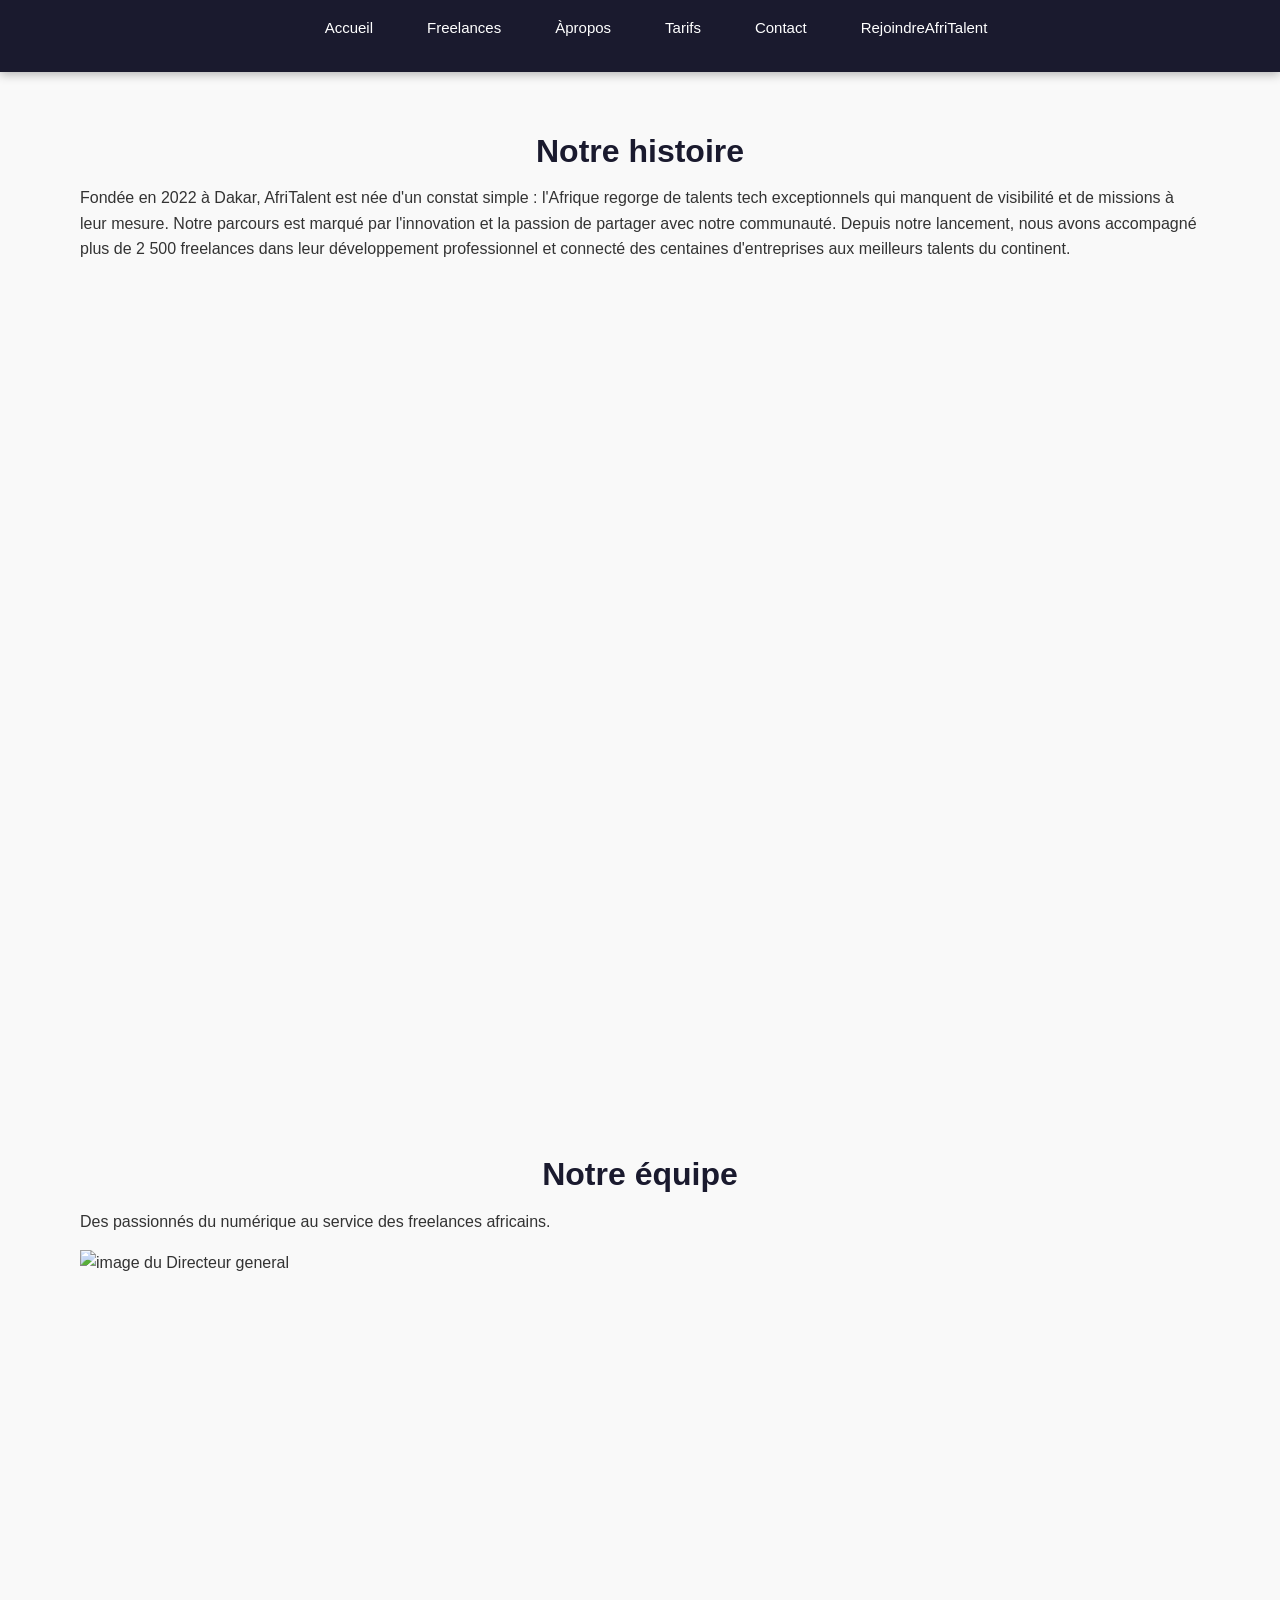
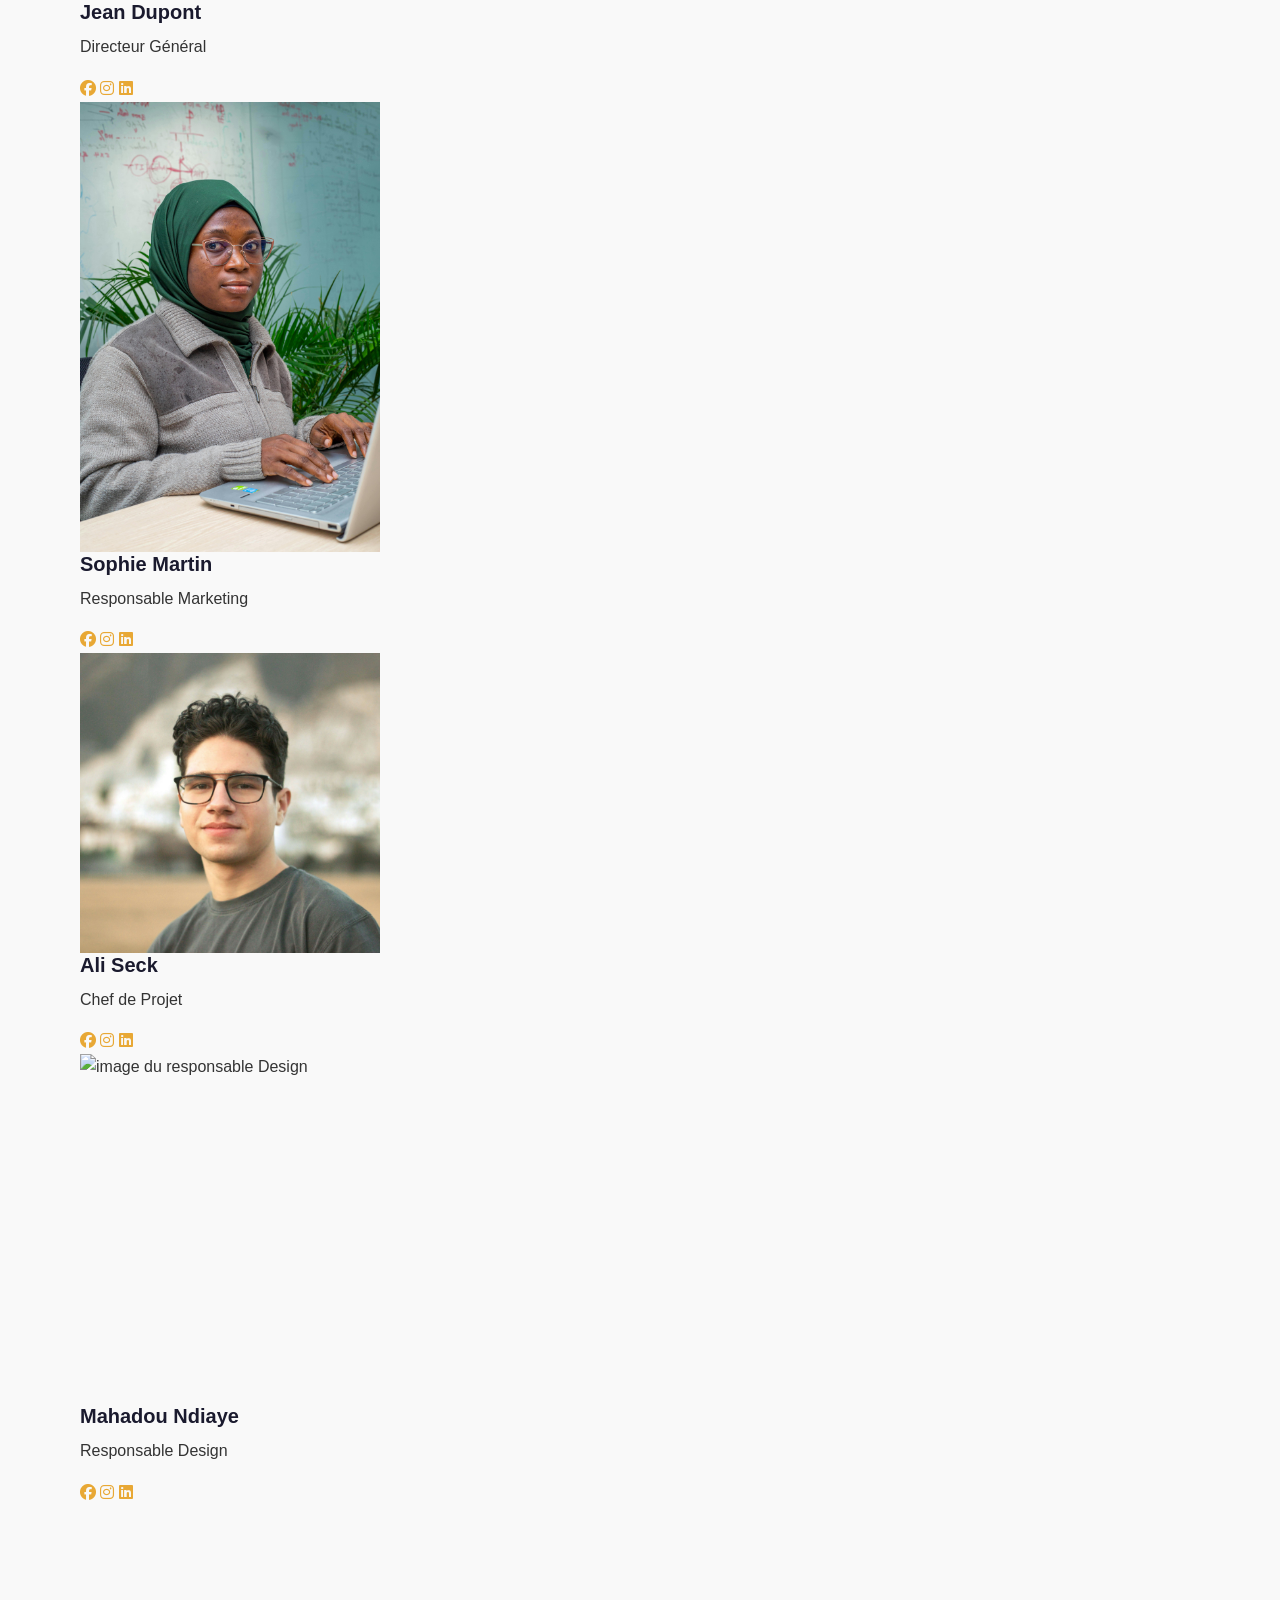
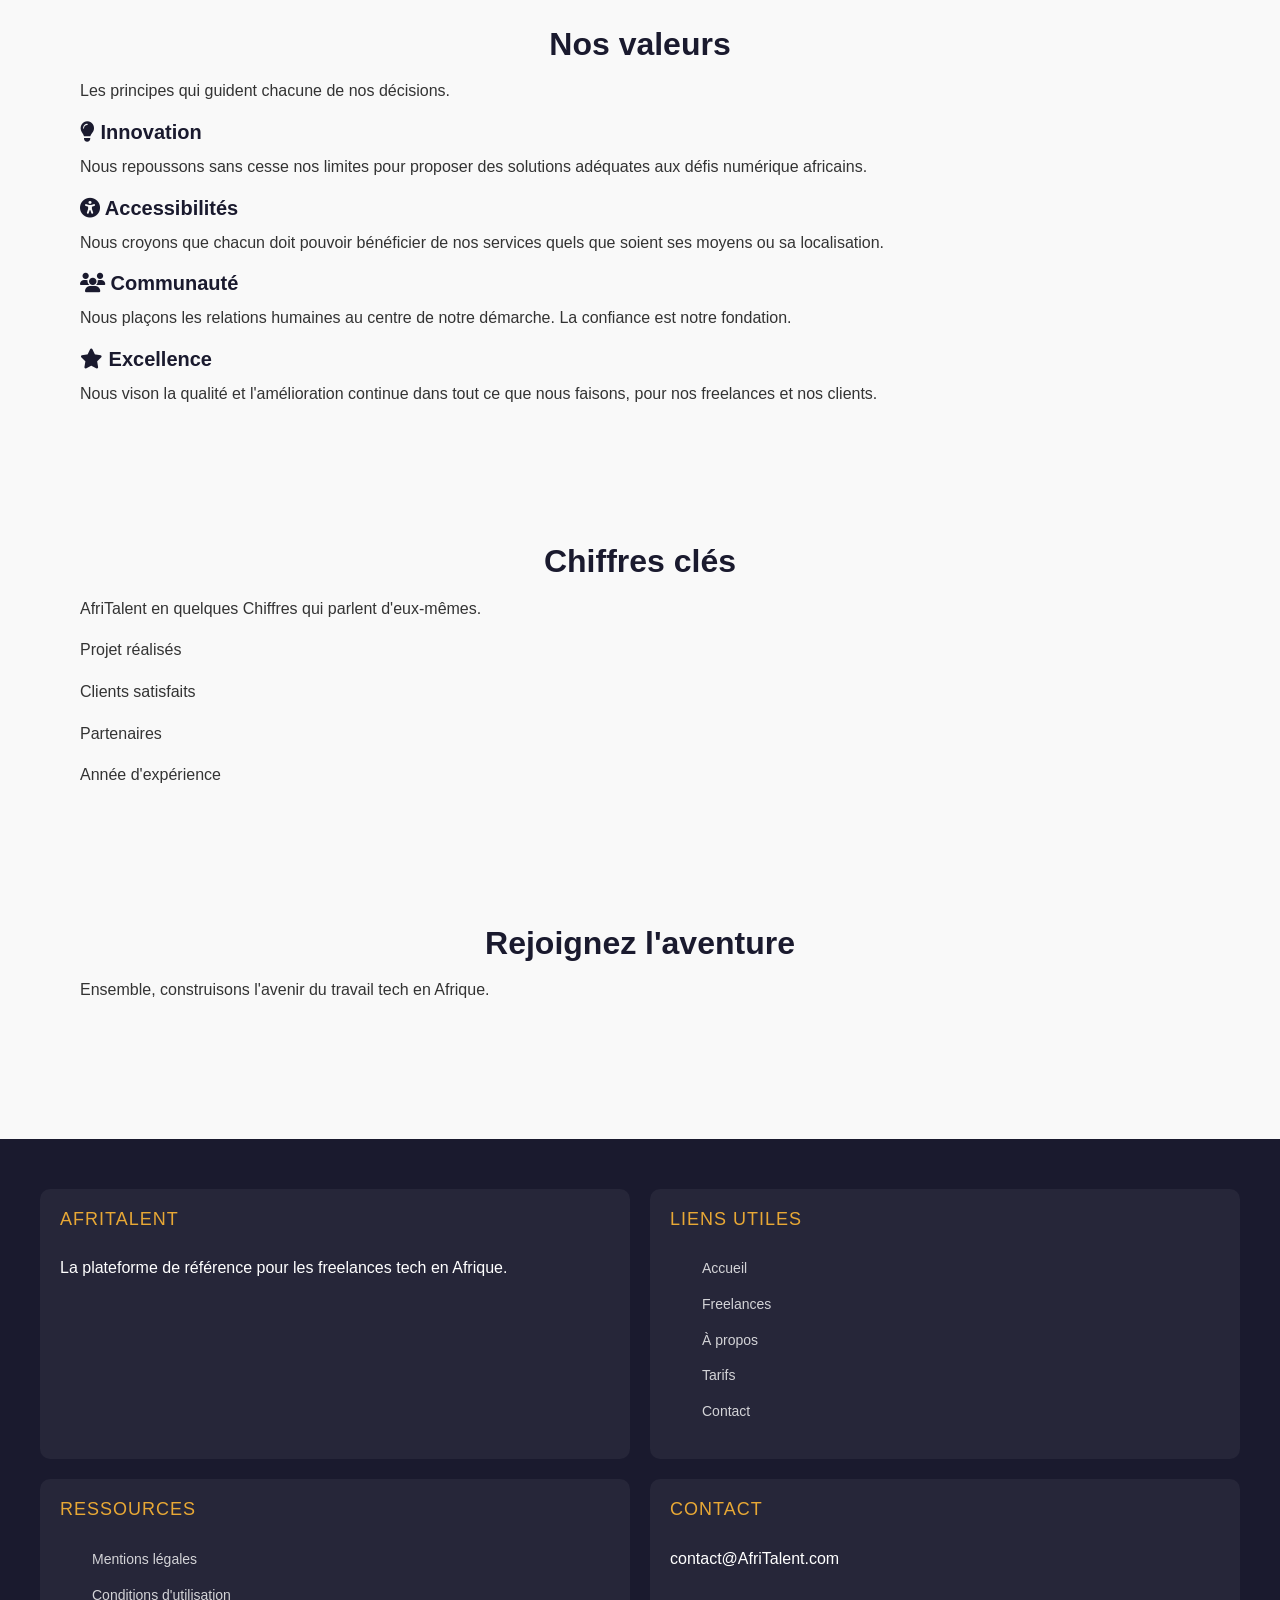
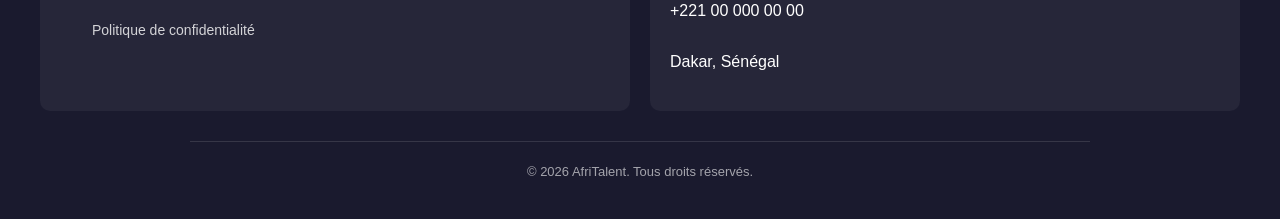
==== about.html @ 0154e4f5 "Init :création du dépôt, arborescence des fichiers et structure HTML de base" ====
<!DOCTYPE html>
<html lang="fr">
<head>
    <meta charset="UTF-8">
    <meta name="viewport" content="width=device-width, initial-scale=1.0"><link href="https://cdn.jsdelivr.net/npm/bootstrap@5.3.3/dist/css/bootstrap.min.css" rel="stylesheet">
    <script src="https://cdn.jsdelivr.net/npm/bootstrap@5.3.3/dist/js/bootstrap.bundle.min.js"></script>
    <link rel="stylesheet" href="https://cdnjs.cloudflare.com/ajax/libs/font-awesome/6.4.0/css/all.min.css">
    <link rel="stylesheet" href="css/style.css">
    <title>AfriTalent</title>
</head>
<body>
    
    <header> 
        <nav>
            <div>
                <ul>
                    <li><a href="index.html">Accueil</a></li>
                    <li><a href="feelances.html">Freelances</a></li>
                    <li><a href="about.html">Àpropos</a></li>
                    <li><a href="tarifs.html">Tarifs</a></li>
                    <li><a href="contact.html">Contact</a></li>
                    <li><a href="feelances.html">RejoindreAfriTalent</a></li>
                </ul>
            </div>
        </nav>
    </header>

    <main>
        <section>
        <h2>Notre histoire</h2>
            <p>
                Fondée en 2022 à Dakar, AfriTalent est née d'un constat simple : l'Afrique regorge de talents
                tech exceptionnels qui manquent de visibilité et de missions à leur mesure.
                Notre parcours est marqué par l'innovation et la passion de partager avec notre communauté.
                Depuis notre lancement, nous avons accompagné plus de 2 500 freelances dans leur développement
                professionnel et connecté des centaines d'entreprises aux meilleurs talents du continent.
            </p>
            <video autoplay muted loop playsinline src="images/notrehistoire.mp4" height="750"></video>
        </section>

    <section>
        <h2>Notre équipe</h2>
        <p>Des passionnés du numérique au service des freelances africains.</p>

            <div>
                <img src="images/JeanDupont.jpg" alt="image du Directeur general" height="350px" width="300px">
                <h3>Jean Dupont</h3>
                    <p>Directeur Général</p>
                <div>
                    <a href="#" aria-label="Facebook"><i class="fab fa-facebook"></i></a>
                    <a href="#" aria-label="Instagram"><i class="fab fa-instagram"></i></a>
                    <a href="#" aria-label="LinkedIn"><i class="fab fa-linkedin"></i></a>
                </div>
            </div>

            <div>
                <img src="images/SopieMartin.jpg" alt="image du responsable marketing" height="350px" width="300px">
                <h3>Sophie Martin</h3>
                    <p>Responsable Marketing</p>
                <div>
                    <a href="#" aria-label="Facebook"><i class="fab fa-facebook"></i></a>
                    <a href="#" aria-label="Instagram"><i class="fab fa-instagram"></i></a>
                    <a href="#" aria-label="LinkedIn"><i class="fab fa-linkedin"></i></a>
                </div>
            </div>

            <div>
                <img src="images/Aliseck.jpg" alt="image du chef de projet" height="350px" width="300px">
                <h3>Ali Seck</h3>
                    <p>Chef de Projet</p>
                <div>
                    <a href="#" aria-label="Facebook"><i class="fab fa-facebook"></i></a>
                    <a href="#" aria-label="Instagram"><i class="fab fa-instagram"></i></a>
                    <a href="#" aria-label="LinkedIn"><i class="fab fa-linkedin"></i></a>
                </div>   
            </div>

            <div>
                <img src="images/MahamadouNdiaye.jpg" alt="image du responsable Design" height="350px" width="300px">
                <h3>Mahadou Ndiaye</h3>
                    <p>Responsable Design</p>
                <div>
                    <a href="#" aria-label="Facebook"><i class="fab fa-facebook"></i></a>
                    <a href="#" aria-label="Instagram"><i class="fab fa-instagram"></i></a>
                    <a href="#" aria-label="LinkedIn"><i class="fab fa-linkedin"></i></a>
                </div>
            </div>
        </section>
   
        <section>
            <h2>Nos valeurs</h2>
            <p>Les principes qui guident chacune de nos décisions.</p>
            <div>
                <img src="" alt="">
                <h3><i class="fa-solid fa-lightbulb"></i> Innovation</h3>
                <p>Nous repoussons sans cesse nos limites pour proposer des solutions adéquates aux défis numérique africains.</p>
            </div>

            <div>
                <img src="" alt="">
                <h3><i class="fa-solid fa-universal-access"></i> Accessibilités</h3>
                <P>Nous croyons que chacun doit pouvoir bénéficier de nos services quels que soient ses moyens ou sa localisation.</P>
            </div>

            <div>
                <img src="" alt="">
                <h3><i class="fa-solid fa-users"></i> Communauté</h3>
                <p>Nous plaçons les relations humaines au centre de notre démarche. La confiance est notre fondation.</p>
            </div>

            <div>
                <img src="" alt="">
                <h3><i class="fa-solid fa-star"></i> Excellence</h3>
                <p>Nous vison la qualité et l'amélioration continue dans tout ce que nous faisons, pour nos freelances et nos clients.</p>
            </div>
        </section>

        <section>
            <h2>Chiffres clés</h2>
            <p>AfriTalent en quelques Chiffres qui parlent d'eux-mêmes.</p>
            <div>
                <div>
                    <p>Projet réalisés</p>
                </div>
                <div>
                    <p>Clients satisfaits</p>
                </div>
                <div>
                    <p>Partenaires</p>
                </div>
                <div>
                    <p>Année d'expérience</p>
                </div>
            </div>
        </section>

        <section>
            <div>
                <h2>Rejoignez l'aventure</h2>
                <p>Ensemble, construisons l'avenir du travail tech en Afrique.</p>
            </div>
        </section>
    </main>

    <footer>
        <div class="footer">
        <div>
            <h4>AfriTalent</h4>
            <p>La plateforme de référence pour les freelances tech en Afrique.</p>
        </div>

        <div>
            <h4>liens utiles</h4>
            <ul>
                <li><a href="index.html">Accueil</a></li>
                <li><a href="feelances.html">Freelances</a></li>
                <li><a href="about.html">À propos</a></li>
                <li><a href="tarifs.html">Tarifs</a></li>
                <li><a href="contact.html">Contact</a></li>
            </ul>
        </div>

        <div>
            <h4>Ressources</h4>
            <ul>
                <li><a href="#">Mentions légales</a></li>
                <li><a href="#">Conditions d'utilisation</a></li>
                <li><a href="#">Politique de confidentialité</a></li>
            </ul>
        </div>

        <div>
            <h4>Contact</h4>
            <p>contact@AfriTalent.com</p>
            <p>+221 00 000 00 00</p>
            <p>Dakar, Sénégal</p>
        </div>

        </div>
        <p>&copy; 2026 AfriTalent. Tous droits réservés.</p>

    </footer>

</body>
</html>
---- css/style.css ----
:root{
    --couleur-principale: #E8A835;
    --couleur-secondaire: #1A1A2E;
    --couleur-texte: #333333;
    --couleur-fond: #F9F9F9;
    --couleur-blanc: #FFFFFF;
    --police-principale: 'Sergo UI', Arial, sans-serif;
}

*{
    margin: 0;
    padding: 0;
    box-sizing: border-box;
}

body{
    font-family: var(--police-principale);
    background-color: var(--couleur-fond);
    color: var(--couleur-texte);
    line-height: 1.6;
    font-size: 16px;
}

header{
    background-color: var(--couleur-secondaire);
    padding: 15px 40px;
    position: sticky;
    top: 0;
    z-index: 100;
    box-shadow: 0 2px 10px rgba(0,0,0,0.3);
}

nav{
    display: flex;
    justify-content: center;
    align-items: center;
}

nav ul{
    list-style: none;
    display: flex;
    gap: 30px;
}

nav ul li a {
    color: var(--couleur-blanc);
    text-decoration: none;
    font-size: 15px;
    font-weight: 500;
    padding: 8px 12px;
    border-radius: 12px;
    transition: background-color 0.3s ease ;
}

nav ul li a:hover {
    background-color: var(--couleur-principale);
    color: var(--couleur-secondaire);
}

footer{
    background-color: var(--couleur-secondaire);
    color: var(--couleur-blanc);
    padding: 50px 40px 20px 40px;
    margin-top: 60px;
}

footer > div {
    display: flex;
    gap: 10px;
    flex-direction: column;
}

footer h4 {
    color:  var(--couleur-principale);
    font-size: 18px;
    margin-bottom: 15px;
    text-transform: uppercase;
    letter-spacing: 1px;
}

footer ul {
    list-style: none;
    display: flex;
    flex-direction: column;
    gap: 10px;
}

footer ul li a {
    color: var(--couleur-blanc);
    text-decoration: none;
    font-size: 14px;
    opacity: 0.8;
    transition: opacity 0.3s ease;
}

footer ul li a:hover{
    opacity: 1;
    color: var(--couleur-principale);
}

footer > p {
    text-align: center;
    font-size: 13px;
    opacity: 0.6;
    padding-top: 20px;
    margin-top: 30px;
    border-top: 1px solid rgba(255, 255, 255, 0.2);
    max-width: 900px;
    margin-left: auto;
    margin-right: auto;
}

.footer {
    display: grid;
    grid-template-columns: repeat(2, 1fr);
    justify-content: center;
    gap: 20px;
    margin-left: auto;
    margin-right: auto;
}

.footer > div {
    background-color: rgba(255, 255, 255, 0.05);
    border: rgba(255, 255, 255, 0.15);
    display: flex;
    flex-direction: column;
    gap:  10px;
    border-radius: 10px;
    padding: 20px;
}

h1 {
    font-size: 42px;
    font-weight: 700;
    color: var(--couleur-secondaire);
    margin-bottom: 20px;
    line-height: 1.2px;
}

h2 {
    font-size: 32px;
    font-weight: 700;
    color: var(--couleur-secondaire);
    margin-bottom: 15px;
    text-align: center;
}

h3 {
    font-size: 20px;
    font-weight: 600;
    color: var(--couleur-secondaire);
    margin-bottom: 10px;
}

section {
    padding: 60px 40px;
    max-width: 1200px;
    margin-left: auto;
    margin-right: auto;
}

a {
    text-decoration: none;
    color: var(--couleur-principale);
    transition: opacity 0.3s ease;
}

a:hover {
    opacity: 0.8;
}

button {
    cursor: pointer;
    border: none;
    padding: 10px 20px;
    border-radius: 6px;
    font-size: 15px;
    font-weight: 600;
    background-color: var(--couleur-principale);
    color: var(--couleur-secondaire);
    transition: opacity 0.3s ease;
} 

button:hover {
    opacity: 0.85;
} 

img {
    max-width: 100%;
    height: auto;
    display: block;
}  */

/* p {
    font-size: 16px;
    line-height: 1.7;
    color: var(--couleur-texte);
    margin-top: 15px;
} */

.text-center {
    text-align: center;
}

.text-gold {
    color: var(--couleur-principale);
}

.mt-20 {
    margin-top: 20px;
}

.mb-20 {
    margin-bottom: 20px;
}

::selection {
    background-color: var(--couleur-principale);
    color: var(--couleur-secondaire);
}
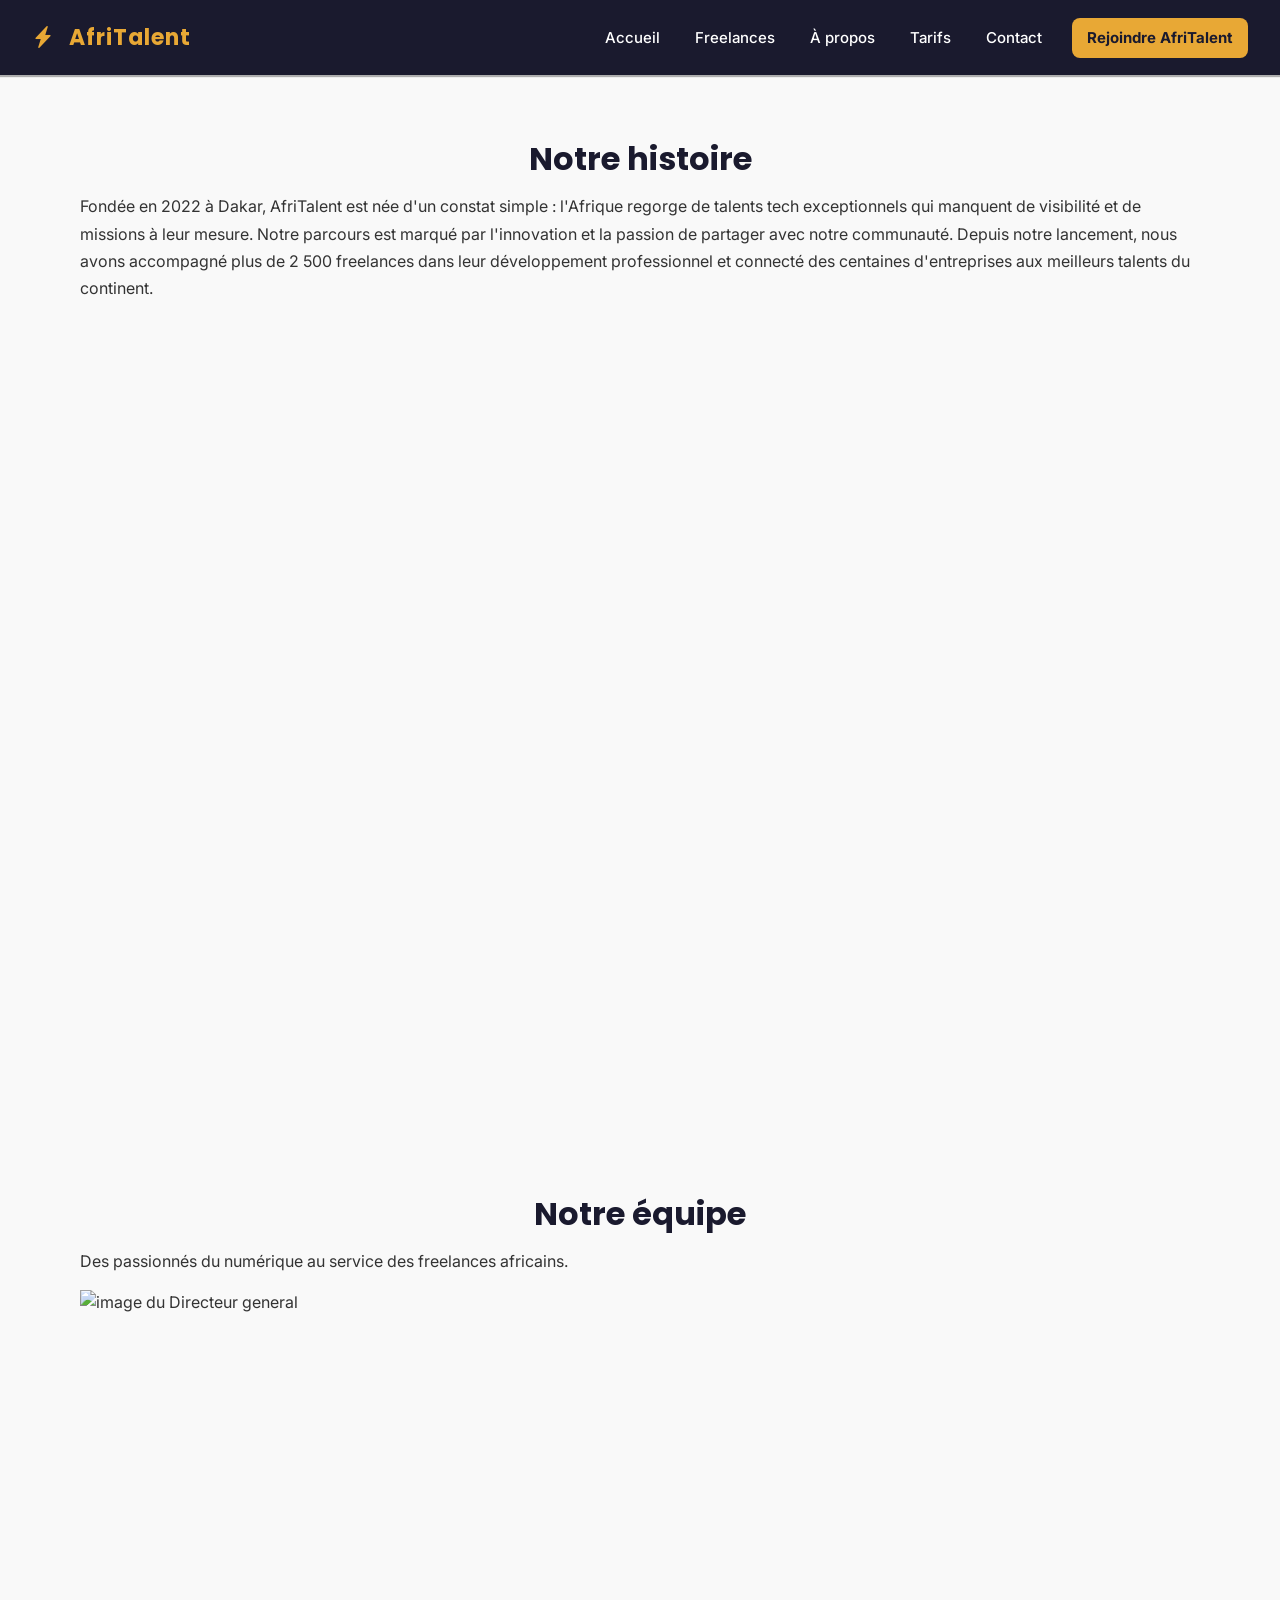
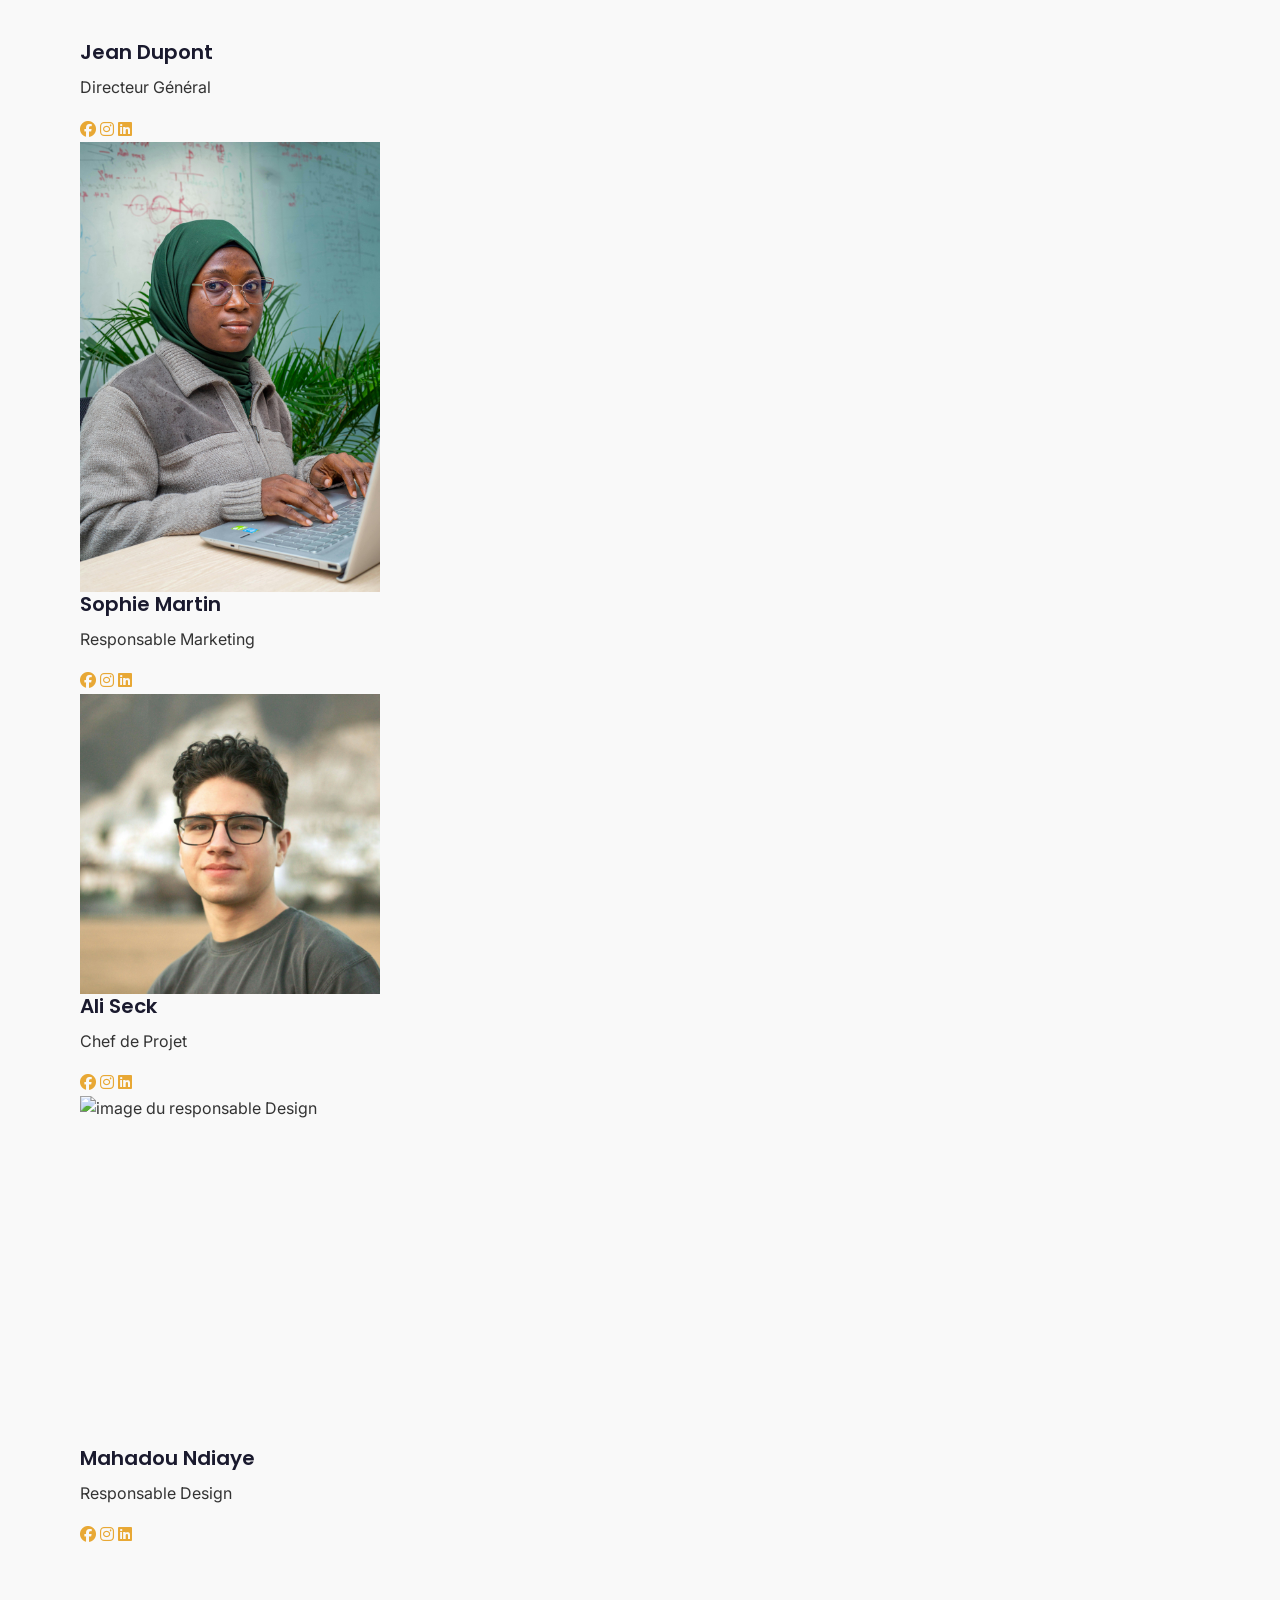
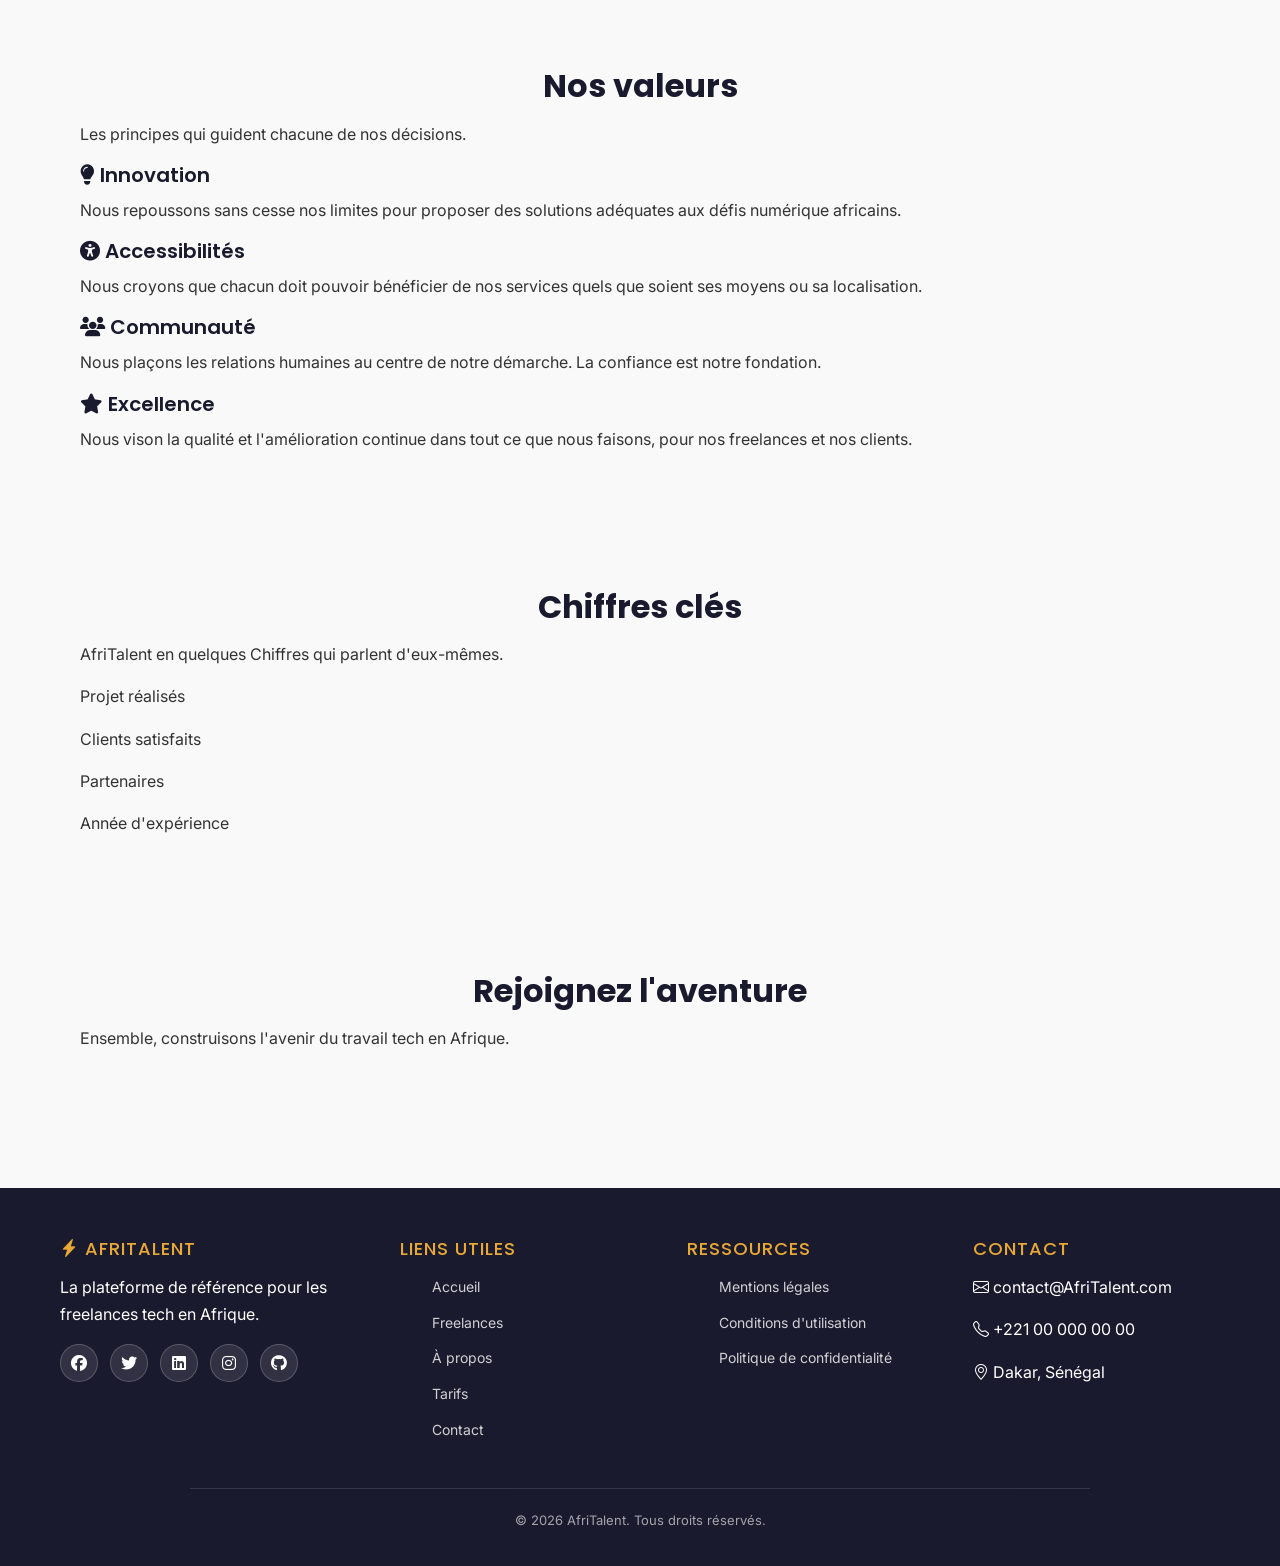
==== commit 376fe9d3: "HTML : structure complete des 5 pages avec sections et contenu texte" ====
--- a/about.html
+++ b/about.html
@@ -2,25 +2,44 @@
 <html lang="fr">
 <head>
     <meta charset="UTF-8">
-    <meta name="viewport" content="width=device-width, initial-scale=1.0"><link href="https://cdn.jsdelivr.net/npm/bootstrap@5.3.3/dist/css/bootstrap.min.css" rel="stylesheet">
-    <script src="https://cdn.jsdelivr.net/npm/bootstrap@5.3.3/dist/js/bootstrap.bundle.min.js"></script>
-    <link rel="stylesheet" href="https://cdnjs.cloudflare.com/ajax/libs/font-awesome/6.4.0/css/all.min.css">
+    <meta name="viewport" content="width=device-width, initial-scale=1.0">
+    <link href="https://cdn.jsdelivr.net/npm/bootstrap@5.3.3/dist/css/bootstrap.min.css" rel="stylesheet">
+    <link rel="stylesheet" href="https://cdn.jsdelivr.net/npm/bootstrap-icons/font/bootstrap-icons.css">
+    <link rel="stylesheet" href="https://cdnjs.cloudflare.com/ajax/libs/font-awesome/6.5.1/css/all.min.css">
+    <link rel="preconnect" href="https://fonts.googleapis.com">
+    <link rel="preconnect" href="https://fonts.gstatic.com" crossorigin>
+    <link href="https://fonts.googleapis.com/css2?family=Poppins:wght@400;600;700&family=Inter:wght@400;500;600&display=swap" rel="stylesheet">
     <link rel="stylesheet" href="css/style.css">
+    <script src="https://cdn.jsdelivr.net/npm/bootstrap@5.3.3/dist/js/bootstrap.bundle.min.js" defer></script>
     <title>AfriTalent</title>
 </head>
 <body>
     
-    <header> 
-        <nav>
-            <div>
-                <ul>
-                    <li><a href="index.html">Accueil</a></li>
-                    <li><a href="feelances.html">Freelances</a></li>
-                    <li><a href="about.html">Àpropos</a></li>
-                    <li><a href="tarifs.html">Tarifs</a></li>
-                    <li><a href="contact.html">Contact</a></li>
-                    <li><a href="feelances.html">RejoindreAfriTalent</a></li>
-                </ul>
+    <header class="content">
+        <nav class="navbar navbar-expand-md fixed-top" id="mainNavbar">
+            <div class="container-fluid">
+                <a class="navbar-brand" href="index.html">
+                    <i class="bi bi-lightning-charge-fill"></i>
+                    AfriTalent
+                </a>
+
+                <button class="navbar-toggler" type="button" data-bs-toggle="collapse" data-bs-target="#navbarNav">
+                    <span class="navbar-toggler-icon"></span>
+                </button>
+
+                <div class="collapse navbar-collapse" id="navbarNav">
+                    <ul class="navbar-nav ms-auto">
+                        <li class="nav-item"><a class="nav-link" href="index.html">Accueil</a></li>
+                        <li class="nav-item"><a class="nav-link" href="feelances.html">Freelances</a></li>
+                        <li class="nav-item"><a class="nav-link" href="about.html">À propos</a></li>
+                        <li class="nav-item"><a class="nav-link" href="tarifs.html">Tarifs</a></li>
+                        <li class="nav-item"><a class="nav-link" href="contact.html">Contact</a></li>
+                        <li class="nav-item">
+                            <a class="nav-link btn-rejoindre" href="feelances.html">Rejoindre AfriTalent</a>
+                        </li>
+                    </ul>
+
+                </div>
             </div>
         </nav>
     </header>
@@ -143,42 +162,48 @@
     </main>
 
     <footer>
-        <div class="footer">
-        <div>
-            <h4>AfriTalent</h4>
-            <p>La plateforme de référence pour les freelances tech en Afrique.</p>
+        <div class="footer-colonnes">
+            <div>
+                <h4><i class="bi bi-lightning-charge-fill"></i> AfriTalent</h4>
+                <p>La plateforme de référence pour les freelances tech en Afrique.</p>
+                <div class="footer-reseaux">
+                    <a href="#" aria-label="Facebook"><i class="fab fa-facebook"></i></a>
+                    <a href="#" aria-label="Twitter"><i class="fab fa-twitter"></i></a>
+                    <a href="#" aria-label="LinkedIn"><i class="fab fa-linkedin"></i></a>
+                    <a href="#" aria-label="Instagram"><i class="fab fa-instagram"></i></a>
+                    <a href="#" aria-label="GitHub"><i class="fab fa-github"></i></a>
+                </div>
+            </div>
+
+            <div>
+                <h4>liens utiles</h4>
+                <ul>
+                    <li><a href="index.html">Accueil</a></li>
+                    <li><a href="feelances.html">Freelances</a></li>
+                    <li><a href="about.html">À propos</a></li>
+                    <li><a href="tarifs.html">Tarifs</a></li>
+                    <li><a href="contact.html">Contact</a></li>
+                </ul>
+            </div>
+
+            <div>
+                <h4>Ressources</h4>
+                <ul>
+                    <li><a href="#">Mentions légales</a></li>
+                    <li><a href="#">Conditions d'utilisation</a></li>
+                    <li><a href="#">Politique de confidentialité</a></li>
+                </ul>
+            </div>
+
+            <div>
+                <h4>Contact</h4>
+                <p><i class="bi bi-envelope"></i> contact@AfriTalent.com</p>
+                <p><i class="bi bi-telephone"></i> +221 00 000 00 00</p>
+                <p><i class="bi bi-geo-alt"></i> Dakar, Sénégal</p>
+            </div>
         </div>
 
-        <div>
-            <h4>liens utiles</h4>
-            <ul>
-                <li><a href="index.html">Accueil</a></li>
-                <li><a href="feelances.html">Freelances</a></li>
-                <li><a href="about.html">À propos</a></li>
-                <li><a href="tarifs.html">Tarifs</a></li>
-                <li><a href="contact.html">Contact</a></li>
-            </ul>
-        </div>
-
-        <div>
-            <h4>Ressources</h4>
-            <ul>
-                <li><a href="#">Mentions légales</a></li>
-                <li><a href="#">Conditions d'utilisation</a></li>
-                <li><a href="#">Politique de confidentialité</a></li>
-            </ul>
-        </div>
-
-        <div>
-            <h4>Contact</h4>
-            <p>contact@AfriTalent.com</p>
-            <p>+221 00 000 00 00</p>
-            <p>Dakar, Sénégal</p>
-        </div>
-
-        </div>
         <p>&copy; 2026 AfriTalent. Tous droits réservés.</p>
-
     </footer>
 
 </body>
--- a/css/style.css
+++ b/css/style.css
@@ -4,7 +4,8 @@
     --couleur-texte: #333333;
     --couleur-fond: #F9F9F9;
     --couleur-blanc: #FFFFFF;
-    --police-principale: 'Sergo UI', Arial, sans-serif;
+    --police-titre: 'poppins', sans-serif;
+    --police-corps: 'Inter', sans-serif
 }
 
 *{
@@ -13,48 +14,116 @@
     box-sizing: border-box;
 }
 
+main {
+    padding-top: 80px;
+}
+
 body{
-    font-family: var(--police-principale);
+    font-family: var(--police-corps);
     background-color: var(--couleur-fond);
     color: var(--couleur-texte);
     line-height: 1.6;
     font-size: 16px;
-}
-
-header{
+    padding-top: 0;
+}
+
+h1, h2, h3, h4 {
+    font-family: var(--police-titre);
+}
+
+#mainNavbar .navbar-collapse {
+    display: flex !important;
+    flex-direction: row !important;
+}
+
+#mainNavbar .navbar-nav {
+    flex-direction: row !important;
+    align-items: center;
+    gap: 5px;
+    list-style: none;
+}
+
+#mainNavbar {
     background-color: var(--couleur-secondaire);
-    padding: 15px 40px;
-    position: sticky;
-    top: 0;
-    z-index: 100;
-    box-shadow: 0 2px 10px rgba(0,0,0,0.3);
-}
-
-nav{
-    display: flex;
-    justify-content: center;
-    align-items: center;
-}
-
-nav ul{
-    list-style: none;
-    display: flex;
-    gap: 30px;
-}
-
-nav ul li a {
+    padding: 15px 20px;
+    box-shadow: 0 2px 1px rgba(0, 0, 0, 0.3);
+    transition: all 0.3s ease;
+}
+
+#mainNavbar .navbar-brand {
+    color: var(--couleur-principale);
+    font-family: var(--police-titre);
+    font-size: 22px;
+    font-weight: 700;
+    letter-spacing: 1px;
+}
+
+#mainNavbar .navbar-brand i {
+    margin-right: 8px;
+}
+
+#mainNavbar .nav-link {
     color: var(--couleur-blanc);
-    text-decoration: none;
+    font-family: var(--police-corps);
     font-size: 15px;
     font-weight: 500;
-    padding: 8px 12px;
-    border-radius: 12px;
-    transition: background-color 0.3s ease ;
-}
-
-nav ul li a:hover {
+    padding: 8px 15px;
+    border-radius: 6px;
+    transition: all 0.3s ease;
+    position: relative;
+}
+
+#mainNavbar .nav-link::after {
+    content: '';
+    position: absolute;
+    bottom: 0;
+    left: 50%;
+    width: 0;
+    height: 2px;
     background-color: var(--couleur-principale);
-    color: var(--couleur-secondaire);
+    transition: all 0.3s ease;
+    transform: translateX(-50%);
+}
+
+
+#mainNavbar .nav-link:hover::after {
+    width: 70%;
+}
+
+
+#mainNavbar .nav-link:hover {
+    color: var(--couleur-principale);
+    background-color: rgba(255, 255, 255, 0.05);
+}
+
+#mainNavbar .navbar-toggler {
+    border-color: var(--couleur-principale);
+}
+
+#mainNavbar .navbar-toggler-icon {
+    filter: invert(1);
+}
+
+.btn-rejoindre {
+    background-color: var(--couleur-principale) !important;
+    color: var(--couleur-secondaire) !important;
+    font-weight: 700 !important;
+    border-radius: 8px !important;
+    margin-left: 10px !important;
+}
+
+.btn-rejoindre:hover {
+    opacity: 0.85 !important;
+    transform: translateY(-2px);
+}
+
+.btn-rejoindre::after {
+    display: none !important;
+}
+
+#mainNavbar.scrolled {
+    padding: 8px 20px;
+    box-shadow: 0 4px 20px rgba(255, 255, 255, 0.5);
 }
 
 footer{
@@ -64,10 +133,25 @@
     margin-top: 60px;
 }
 
-footer > div {
+.footer-colonnes {
     display: flex;
-    gap: 10px;
-    flex-direction: column;
+    justify-content: space-between;
+    align-items: flex-start;
+    gap: 40px;
+    max-width: 1200px;
+    margin-left: auto;
+    margin-right: auto;
+    margin-bottom: 30px;
+    padding: 0 20px;
+}
+
+.footer-colonnes > div:first-child {
+    flex: 2;
+    max-width: 300px;
+}
+
+.footer-colonnes > div:not(:first-child) {
+    flex: 1;
 }
 
 footer h4 {
@@ -110,23 +194,30 @@
     margin-right: auto;
 }
 
-.footer {
-    display: grid;
-    grid-template-columns: repeat(2, 1fr);
+.footer-reseaux {
+    display: flex;
+    gap: 12px;
+    margin-top: 15px;
+}
+
+.footer-reseaux a {
+    width: 38px;
+    height: 38px;
+    border-radius: 50%;
+    background-color: rgba(255, 255, 255, 0.1);
+    border: 1px solid rgba(255, 255, 255, 0.2);
+    display: flex;
+    align-items: center;
     justify-content: center;
-    gap: 20px;
-    margin-left: auto;
-    margin-right: auto;
-}
-
-.footer > div {
-    background-color: rgba(255, 255, 255, 0.05);
-    border: rgba(255, 255, 255, 0.15);
-    display: flex;
-    flex-direction: column;
-    gap:  10px;
-    border-radius: 10px;
-    padding: 20px;
+    color: var(--couleur-blanc) !important;
+    font-size: 16px;
+    transition: background-color 0.3s ease, transform 0.3s ease;
+}
+
+.footer-reseaux a:hover {
+    background-color: var(--couleur-principale);
+    color: var(--couleur-secondaire);
+    transform: translateY(-3px);
 }
 
 h1 {
@@ -134,7 +225,7 @@
     font-weight: 700;
     color: var(--couleur-secondaire);
     margin-bottom: 20px;
-    line-height: 1.2px;
+    line-height: 1.2;
 }
 
 h2 {
@@ -150,6 +241,13 @@
     font-weight: 600;
     color: var(--couleur-secondaire);
     margin-bottom: 10px;
+}
+
+p {
+    font-size: 16px;
+    line-height: 1.7;
+    /* color: var(--couleur-texte); */
+    margin-bottom: 15px;
 }
 
 section {
@@ -189,14 +287,7 @@
     max-width: 100%;
     height: auto;
     display: block;
-}  */
-
-/* p {
-    font-size: 16px;
-    line-height: 1.7;
-    color: var(--couleur-texte);
-    margin-top: 15px;
-} */
+}
 
 .text-center {
     text-align: center;
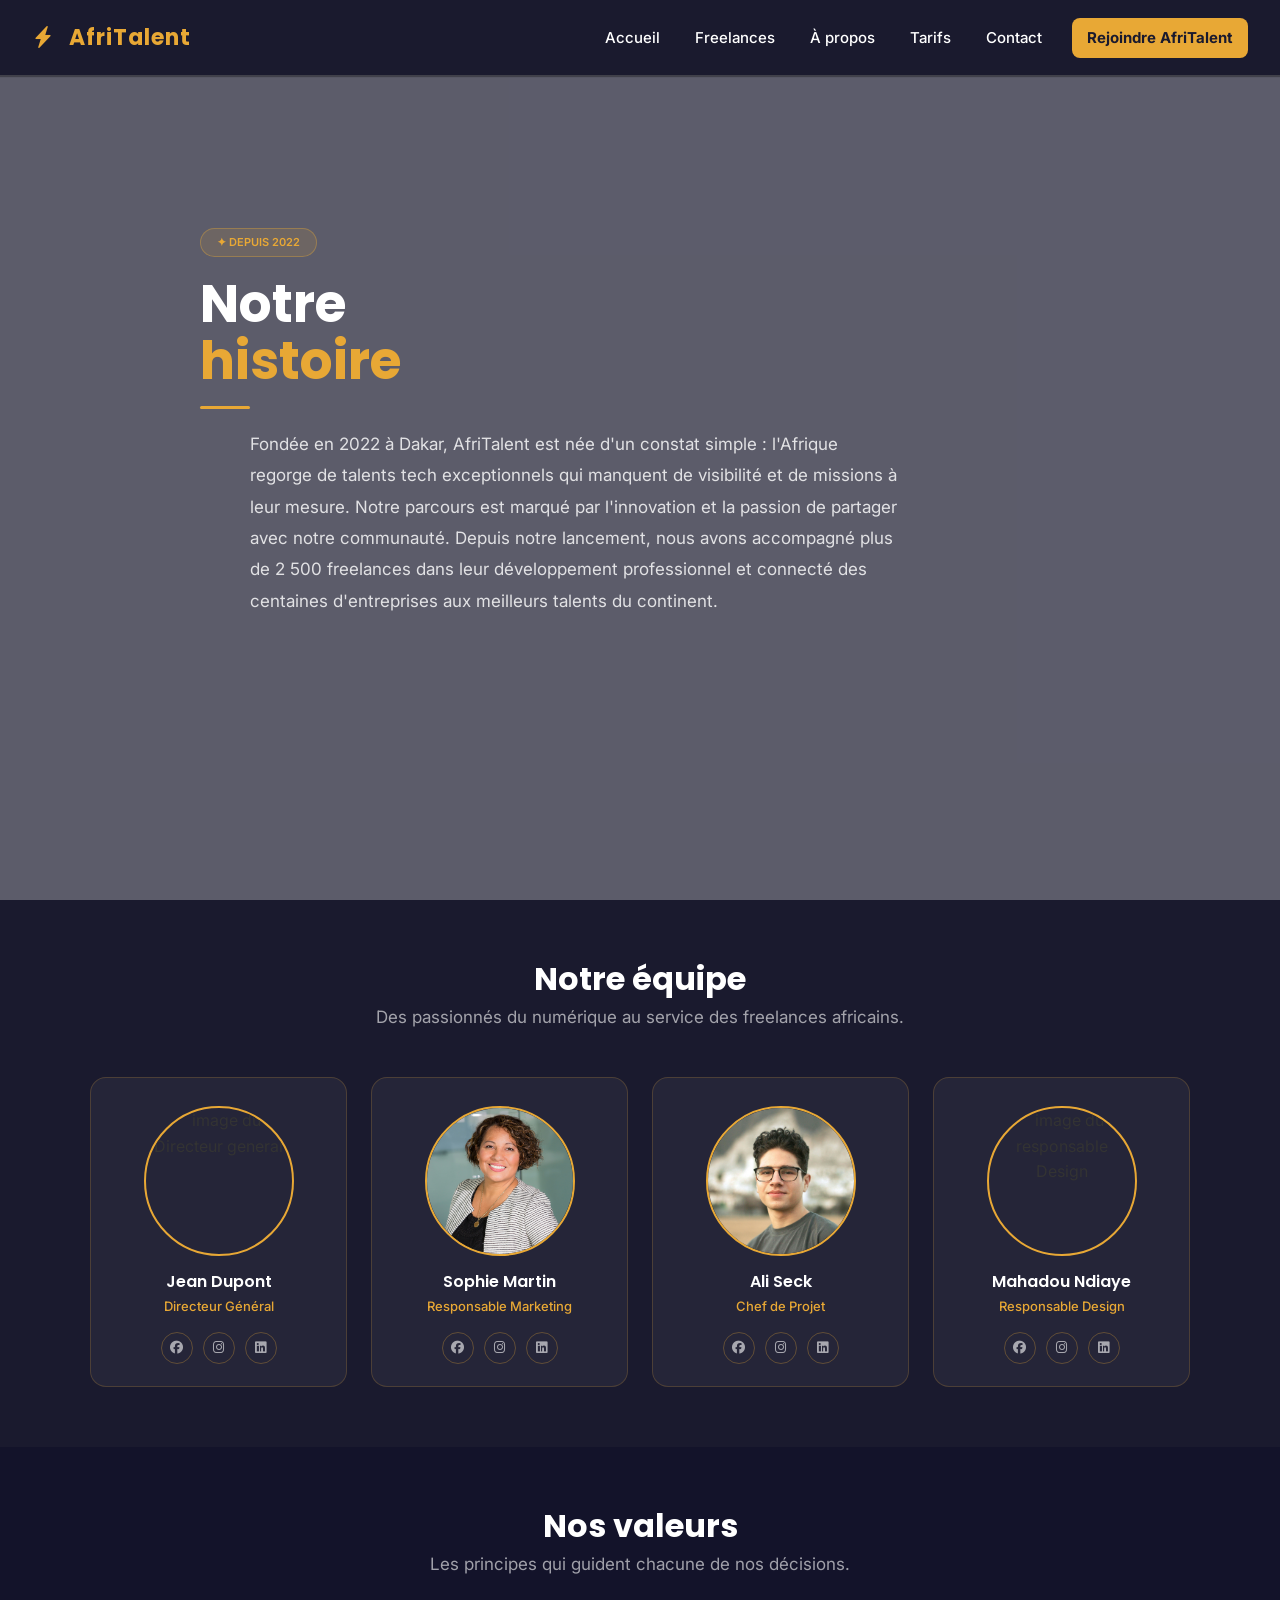
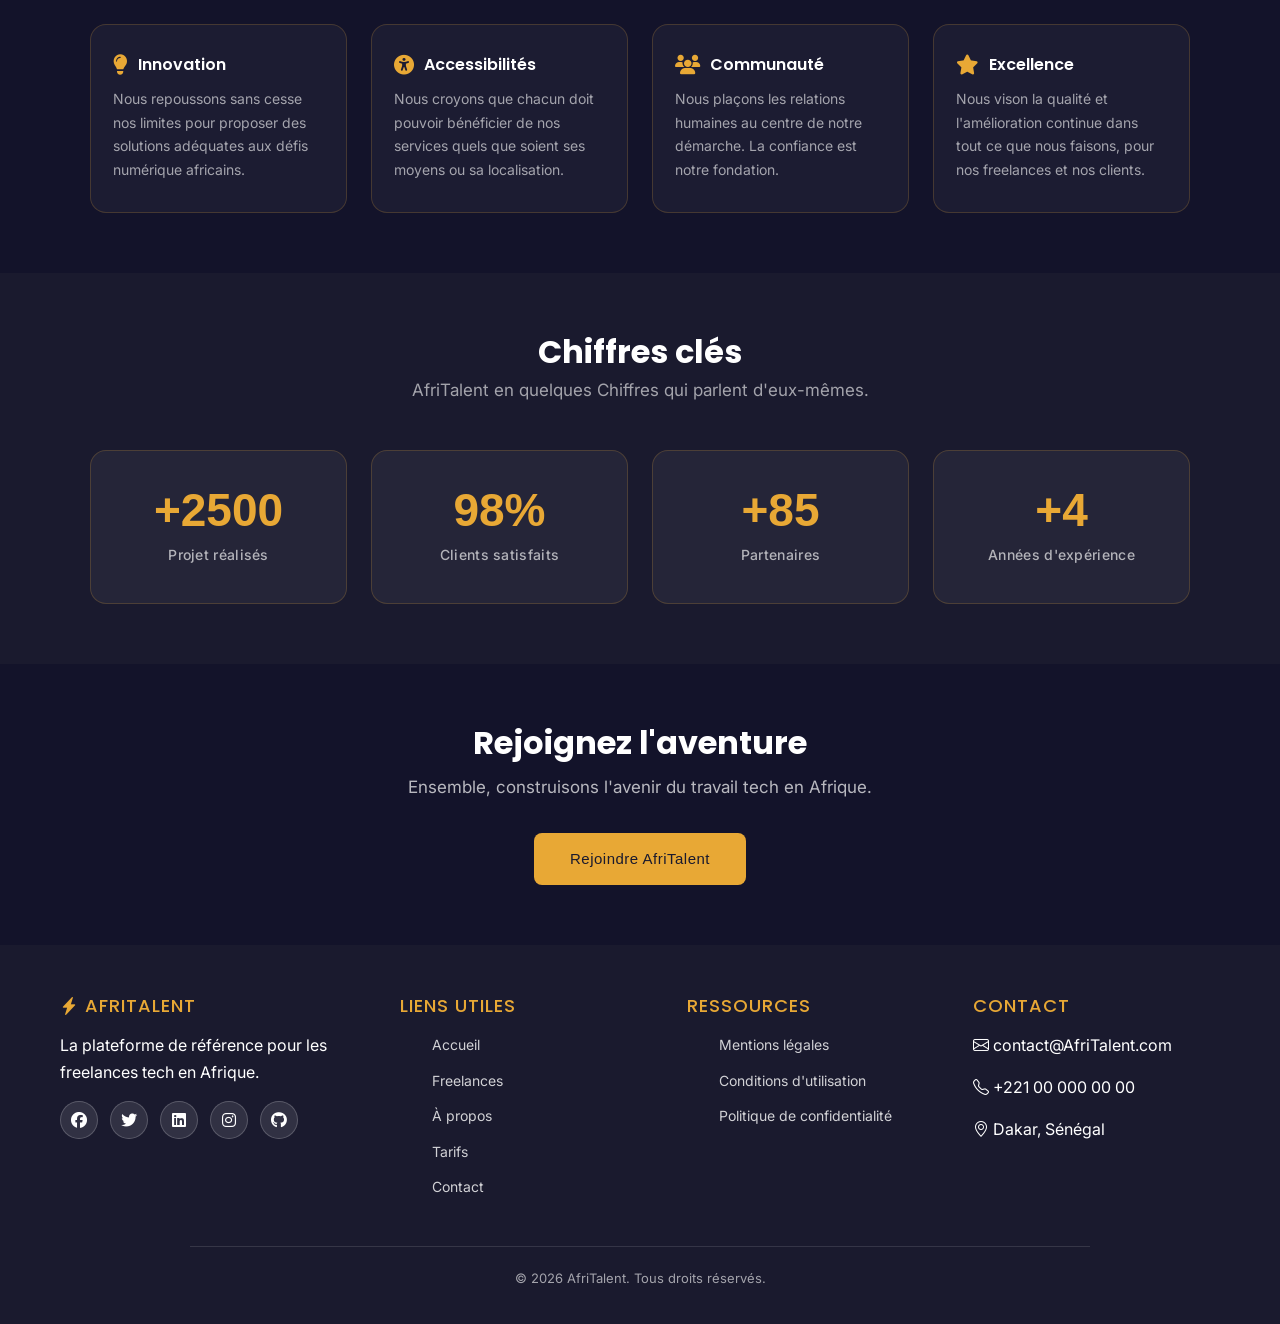
==== commit baa1683a: "JS : dark mode avec localstorage, navbar dynamique au scroll" ====
--- a/about.html
+++ b/about.html
@@ -10,12 +10,13 @@
     <link rel="preconnect" href="https://fonts.gstatic.com" crossorigin>
     <link href="https://fonts.googleapis.com/css2?family=Poppins:wght@400;600;700&family=Inter:wght@400;500;600&display=swap" rel="stylesheet">
     <link rel="stylesheet" href="css/style.css">
+    <link rel="stylesheet" href="css/about.css">
     <script src="https://cdn.jsdelivr.net/npm/bootstrap@5.3.3/dist/js/bootstrap.bundle.min.js" defer></script>
     <title>AfriTalent</title>
 </head>
 <body>
     
-    <header class="content">
+    <header>
         <nav class="navbar navbar-expand-md fixed-top" id="mainNavbar">
             <div class="container-fluid">
                 <a class="navbar-brand" href="index.html">
@@ -30,12 +31,12 @@
                 <div class="collapse navbar-collapse" id="navbarNav">
                     <ul class="navbar-nav ms-auto">
                         <li class="nav-item"><a class="nav-link" href="index.html">Accueil</a></li>
-                        <li class="nav-item"><a class="nav-link" href="feelances.html">Freelances</a></li>
+                        <li class="nav-item"><a class="nav-link" href="freelances.html">Freelances</a></li>
                         <li class="nav-item"><a class="nav-link" href="about.html">À propos</a></li>
                         <li class="nav-item"><a class="nav-link" href="tarifs.html">Tarifs</a></li>
                         <li class="nav-item"><a class="nav-link" href="contact.html">Contact</a></li>
                         <li class="nav-item">
-                            <a class="nav-link btn-rejoindre" href="feelances.html">Rejoindre AfriTalent</a>
+                            <a class="nav-link btn-rejoindre" href="freelances.html">Rejoindre AfriTalent</a>
                         </li>
                     </ul>
 
@@ -45,119 +46,136 @@
     </header>
 
     <main>
-        <section>
-        <h2>Notre histoire</h2>
-            <p>
-                Fondée en 2022 à Dakar, AfriTalent est née d'un constat simple : l'Afrique regorge de talents
-                tech exceptionnels qui manquent de visibilité et de missions à leur mesure.
-                Notre parcours est marqué par l'innovation et la passion de partager avec notre communauté.
-                Depuis notre lancement, nous avons accompagné plus de 2 500 freelances dans leur développement
-                professionnel et connecté des centaines d'entreprises aux meilleurs talents du continent.
-            </p>
-            <video autoplay muted loop playsinline src="images/notrehistoire.mp4" height="750"></video>
-        </section>
-
-    <section>
-        <h2>Notre équipe</h2>
-        <p>Des passionnés du numérique au service des freelances africains.</p>
-
-            <div>
-                <img src="images/JeanDupont.jpg" alt="image du Directeur general" height="350px" width="300px">
-                <h3>Jean Dupont</h3>
-                    <p>Directeur Général</p>
-                <div>
-                    <a href="#" aria-label="Facebook"><i class="fab fa-facebook"></i></a>
-                    <a href="#" aria-label="Instagram"><i class="fab fa-instagram"></i></a>
-                    <a href="#" aria-label="LinkedIn"><i class="fab fa-linkedin"></i></a>
-                </div>
-            </div>
-
-            <div>
-                <img src="images/SopieMartin.jpg" alt="image du responsable marketing" height="350px" width="300px">
-                <h3>Sophie Martin</h3>
-                    <p>Responsable Marketing</p>
-                <div>
-                    <a href="#" aria-label="Facebook"><i class="fab fa-facebook"></i></a>
-                    <a href="#" aria-label="Instagram"><i class="fab fa-instagram"></i></a>
-                    <a href="#" aria-label="LinkedIn"><i class="fab fa-linkedin"></i></a>
-                </div>
-            </div>
-
-            <div>
-                <img src="images/Aliseck.jpg" alt="image du chef de projet" height="350px" width="300px">
-                <h3>Ali Seck</h3>
-                    <p>Chef de Projet</p>
-                <div>
-                    <a href="#" aria-label="Facebook"><i class="fab fa-facebook"></i></a>
-                    <a href="#" aria-label="Instagram"><i class="fab fa-instagram"></i></a>
-                    <a href="#" aria-label="LinkedIn"><i class="fab fa-linkedin"></i></a>
-                </div>   
-            </div>
-
-            <div>
-                <img src="images/MahamadouNdiaye.jpg" alt="image du responsable Design" height="350px" width="300px">
-                <h3>Mahadou Ndiaye</h3>
-                    <p>Responsable Design</p>
-                <div>
-                    <a href="#" aria-label="Facebook"><i class="fab fa-facebook"></i></a>
-                    <a href="#" aria-label="Instagram"><i class="fab fa-instagram"></i></a>
-                    <a href="#" aria-label="LinkedIn"><i class="fab fa-linkedin"></i></a>
+        <section class="about-hero">
+            <video class="about-video" autoplay muted loop playsinline src="images/notrehistoire.mp4"></video>
+            <div class="about-overlay"></div>
+
+            <div class="about-hero-contenu">
+                <span class="about-hero-badge">✦ Depuis 2022</span>
+                <h2>Notre<br><span>histoire</span></h2>
+                <div class="about-hero-ligne"></div>
+                <p>
+                    Fondée en 2022 à Dakar, AfriTalent est née d'un constat simple : l'Afrique regorge de talents
+                    tech exceptionnels qui manquent de visibilité et de missions à leur mesure.
+                    Notre parcours est marqué par l'innovation et la passion de partager avec notre communauté.
+                    Depuis notre lancement, nous avons accompagné plus de 2 500 freelances dans leur développement
+                    professionnel et connecté des centaines d'entreprises aux meilleurs talents du continent.
+                </p>
+            </div>
+        </section>
+
+        <section class="about-equipe">
+            <h2>Notre équipe</h2>
+            <p class="section-sous-titre">Des passionnés du numérique au service des freelances africains.</p>
+
+            <div class="equipe-grid">
+                <div class="membre-card">
+                    <img src="images/JeanDupont.jpg" alt="image du Directeur general">
+                        <h3>Jean Dupont</h3>
+                        <p>Directeur Général</p>
+                    <div class="membre-reseaux">
+                        <a href="#" aria-label="Facebook"><i class="fab fa-facebook"></i></a>
+                        <a href="#" aria-label="Instagram"><i class="fab fa-instagram"></i></a>
+                        <a href="#" aria-label="LinkedIn"><i class="fab fa-linkedin"></i></a>
+                    </div>
+                </div>
+            
+                <div class="membre-card">
+                    <img src="images/SophieMartin.jpg" alt="image du responsable marketing">
+                        <h3>Sophie Martin</h3>
+                        <p>Responsable Marketing</p>
+                    <div class="membre-reseaux">
+                        <a href="#" aria-label="Facebook"><i class="fab fa-facebook"></i></a>
+                        <a href="#" aria-label="Instagram"><i class="fab fa-instagram"></i></a>
+                        <a href="#" aria-label="LinkedIn"><i class="fab fa-linkedin"></i></a>
+                    </div>
+                </div>
+            
+
+                <div class="membre-card">
+                    <img src="images/Aliseck.jpg" alt="image du chef de projet">
+                        <h3>Ali Seck</h3>
+                        <p>Chef de Projet</p>
+                    <div class="membre-reseaux">
+                        <a href="#" aria-label="Facebook"><i class="fab fa-facebook"></i></a>
+                        <a href="#" aria-label="Instagram"><i class="fab fa-instagram"></i></a>
+                        <a href="#" aria-label="LinkedIn"><i class="fab fa-linkedin"></i></a>
+                    </div>   
+                </div>
+
+                <div class="membre-card">
+                    <img src="images/MahamadouNdiaye.jpg" alt="image du responsable Design">
+                        <h3>Mahadou Ndiaye</h3>
+                        <p>Responsable Design</p>
+                    <div class="membre-reseaux">
+                        <a href="#" aria-label="Facebook"><i class="fab fa-facebook"></i></a>
+                        <a href="#" aria-label="Instagram"><i class="fab fa-instagram"></i></a>
+                        <a href="#" aria-label="LinkedIn"><i class="fab fa-linkedin"></i></a>
+                    </div>
                 </div>
             </div>
         </section>
    
-        <section>
+        <section class="about-valeurs">
             <h2>Nos valeurs</h2>
-            <p>Les principes qui guident chacune de nos décisions.</p>
-            <div>
-                <img src="" alt="">
-                <h3><i class="fa-solid fa-lightbulb"></i> Innovation</h3>
-                <p>Nous repoussons sans cesse nos limites pour proposer des solutions adéquates aux défis numérique africains.</p>
-            </div>
-
-            <div>
-                <img src="" alt="">
-                <h3><i class="fa-solid fa-universal-access"></i> Accessibilités</h3>
-                <P>Nous croyons que chacun doit pouvoir bénéficier de nos services quels que soient ses moyens ou sa localisation.</P>
-            </div>
-
-            <div>
-                <img src="" alt="">
-                <h3><i class="fa-solid fa-users"></i> Communauté</h3>
-                <p>Nous plaçons les relations humaines au centre de notre démarche. La confiance est notre fondation.</p>
-            </div>
-
-            <div>
-                <img src="" alt="">
-                <h3><i class="fa-solid fa-star"></i> Excellence</h3>
-                <p>Nous vison la qualité et l'amélioration continue dans tout ce que nous faisons, pour nos freelances et nos clients.</p>
-            </div>
-        </section>
-
-        <section>
+            <p class="section-sous-titre">Les principes qui guident chacune de nos décisions.</p>
+            
+            <div class="valeurs-grid">
+                <div class="valeur-card">
+                    <h3><i class="fa-solid fa-lightbulb"></i> Innovation</h3>
+                    <p>Nous repoussons sans cesse nos limites pour proposer des solutions adéquates aux défis numérique africains.</p>
+                </div>
+
+                <div class="valeur-card">
+                    <h3><i class="fa-solid fa-universal-access"></i> Accessibilités</h3>
+                    <P>Nous croyons que chacun doit pouvoir bénéficier de nos services quels que soient ses moyens ou sa localisation.</P>
+                </div>
+
+                <div class="valeur-card">
+                    <h3><i class="fa-solid fa-users"></i> Communauté</h3>
+                    <p>Nous plaçons les relations humaines au centre de notre démarche. La confiance est notre fondation.</p>
+                </div>
+
+                <div class="valeur-card">
+                    <h3><i class="fa-solid fa-star"></i> Excellence</h3>
+                    <p>Nous vison la qualité et l'amélioration continue dans tout ce que nous faisons, pour nos freelances et nos clients.</p>
+                </div>
+            </div>
+        </section>
+
+        <section class="about-chiffres">
             <h2>Chiffres clés</h2>
-            <p>AfriTalent en quelques Chiffres qui parlent d'eux-mêmes.</p>
-            <div>
-                <div>
+            <p class="section-sous-titre">AfriTalent en quelques Chiffres qui parlent d'eux-mêmes.</p>
+
+            <div class="chiffres-grid">
+
+                <div class="chiffre-card">
+                    <span class="chiffre-nombre">+2500</span>
                     <p>Projet réalisés</p>
                 </div>
-                <div>
+
+                <div class="chiffre-card">
+                    <span class="chiffre-nombre">98%</span>
                     <p>Clients satisfaits</p>
                 </div>
-                <div>
+
+                <div class="chiffre-card">
+                    <span class="chiffre-nombre">+85</span>
                     <p>Partenaires</p>
                 </div>
-                <div>
-                    <p>Année d'expérience</p>
-                </div>
-            </div>
-        </section>
-
-        <section>
-            <div>
-                <h2>Rejoignez l'aventure</h2>
-                <p>Ensemble, construisons l'avenir du travail tech en Afrique.</p>
-            </div>
+
+                <div class="chiffre-card">
+                    <span class="chiffre-nombre">+4</span>
+                    <p>Années d'expérience</p>
+                </div>
+            </div>
+        </section>
+
+        <section class="about-cta">
+            <h2>Rejoignez l'aventure</h2>
+            <p>Ensemble, construisons l'avenir du travail tech en Afrique.</p>
+            <a href="freelances.html" class="cta-btn">Rejoindre AfriTalent</a>
+        
         </section>
     </main>
 
@@ -179,7 +197,7 @@
                 <h4>liens utiles</h4>
                 <ul>
                     <li><a href="index.html">Accueil</a></li>
-                    <li><a href="feelances.html">Freelances</a></li>
+                    <li><a href="freelances.html">Freelances</a></li>
                     <li><a href="about.html">À propos</a></li>
                     <li><a href="tarifs.html">Tarifs</a></li>
                     <li><a href="contact.html">Contact</a></li>
@@ -206,5 +224,6 @@
         <p>&copy; 2026 AfriTalent. Tous droits réservés.</p>
     </footer>
 
+    <script src="JS/main.js"></script>
 </body>
 </html>
--- a/css/style.css
+++ b/css/style.css
@@ -308,4 +308,69 @@
 ::selection {
     background-color: var(--couleur-principale);
     color: var(--couleur-secondaire);
-} +}
+
+#btn-top {
+    position: fixed;
+    bottom: 30px;
+    right: 30px;
+    width: 45px;
+    height: 45px;
+    border-radius: 50%;
+    background-color: var(--couleur-principale);
+    color: var(--couleur-secondaire);
+    display: none;
+    align-items: center;
+    justify-content: center;
+    font-size: 20px;
+    z-index: 999;
+    box-shadow:  0 4px 15px rgba(0, 0, 0, 0.2);
+}
+
+.btn-darkmode {
+    background: transparent;
+    color: var(--couleur-blanc);
+    font-size: 18px;
+    padding: 6px 10px;
+    border: 1px solid rgba(255, 255, 255, 0.3);
+    border-radius: 6px;
+}
+
+body.dark-mode {
+    background-color: #0f0f1a;
+    color: #e0e0e0;
+}
+
+body.btn-darkmode #mainNavbar {
+    background-color: #0a0a15;
+}
+
+body.dark-mode footer {
+    background-color: #0a0a15;
+}
+
+@media (max-width: 768px) {
+    #mainNavbar .navbar-collapse{
+        flex-direction: column !important;
+    }
+
+    #mainNavbar .navbar-nav {
+        flex-direction: column !important;
+        gap: 0;
+    }
+
+    .footer-colonnes {
+        flex-direction: column !important;
+        gap: 30px;
+    }
+
+    .footer-colonnes > div:first-child {
+        max-width: 100%;
+    }
+}
+
+@media (max-width: 480px) {
+    h1 { font-size: 28px; }
+    h2 { font-size: 24px; }
+    footer { padding: 40px 20px 20px; }
+}
--- a/css/about.css
+++ b/css/about.css
@@ -0,0 +1,393 @@
+.about-hero {
+    position: relative;
+    width: 100%;
+    height: 100vh;
+    overflow: hidden;
+    display: flex;
+    align-items: center;
+    justify-content: flex-start;
+}
+
+.about-video {
+    position: absolute;
+    top: 0;
+    left: 0;
+    width: 100%;
+    height: 100%;
+    object-fit: cover;
+    z-index: 0;
+}
+
+.about-overlay {
+    position: absolute;
+    top: 0;
+    left: 0;
+    width: 100%;
+    height: 100%;
+    background-color: rgba(26, 26, 46, 0.70);
+    z-index: 1;
+}
+
+.about-hero-contenu {
+    display: flex;
+    flex-direction: column;
+    align-items: flex-start; 
+    position: relative;
+    z-index: 2;
+    padding: 0  0 55px 200px;
+    max-width: 900px;
+    text-align: left;
+}
+
+.about-hero-badge {
+    display: inline-block;
+    background: rgba(232, 168, 53, 0.12);
+    border: 1px solid rgba(232, 168, 53, 0.35);
+    color: var(--couleur-principale);
+    font-size: 11px;
+    font-weight: 600;
+    text-transform: uppercase;
+    padding: 5px 16px;
+    border-radius: 20px;
+    margin-bottom: 18px;
+}
+
+.about-hero-contenu h2 {
+    text-align: left !important;
+    font-family: var(--police-titre); 
+    font-size: 52px;
+    font-weight: 700;
+    color: var(--couleur-blanc);
+    margin-bottom: 16px;
+    line-height: 1.1;
+}
+
+.about-hero-contenu h2 span {
+    color: var(--couleur-principale);
+}
+
+.about-hero-ligne {
+    width: 50px;
+    height: 3px;
+    background-color: var(--couleur-principale);
+    border-radius: 2px;
+    margin-bottom: 20px;
+}
+
+.about-hero-contenu p {
+    font-size: 17px;
+    font-weight: 400;
+    color: rgba(255, 255, 255, 0.82);
+    line-height: 1.85;
+    text-align: left;
+    margin-bottom: 0;
+    padding-left: 50px;
+    max-width: 900px;
+}
+
+main {
+    padding-top: 0;
+}
+
+body {
+    margin: 0;
+    padding: 0;
+}
+
+.section-sous-titre {
+    text-align: center;
+    color: #666;
+    font-size: 17px;
+    margin-top: -5px;
+    margin-bottom: 45px;
+}
+
+.about-hero,
+.about-equipe,
+.about-valeurs,
+.about-chiffres,
+.about-cta {
+    max-width: 100%;
+    padding-left: 0;
+    padding-right: 0;
+    margin-left: 0;
+    margin-right: 0;
+}
+
+.about-equipe h2,
+.about-valeurs h2,
+.about-chiffres h2,
+.about-cta h2 {
+    color: var(--couleur-blanc);
+    margin-bottom: 10px;
+}
+
+.about-equipe {
+    background-color: var(--couleur-secondaire);
+}
+
+.about-equipe .section-sous-titre {
+    color: rgba(255, 255, 255, 0.6);
+}
+
+.equipe-grid {
+    display: grid;
+    grid-template-columns: repeat(4, 1fr);
+    gap: 24px;
+    max-width: 1100px;
+    margin: 0 auto;
+}
+
+.membre-card {
+    background-color: rgba(255, 255, 255, 0.05);
+    border: 1px solid rgba(232, 168, 53, 0.2);
+    border-radius: 16px;
+    padding: 28px 20px 22px;
+    text-align: center;
+    transition: transform 0.35s ease, border-color 0.35s ease;
+}
+
+.membre-card:hover {
+    transform: translateY(-8px);
+    border-color: var(--couleur-principale);
+}
+
+.membre-card img {
+    width: 150px;
+    height: 150px;
+    border-radius: 50%;
+    object-fit: cover;
+    margin: 0 auto 16px;
+    border: 2px solid var(--couleur-principale);
+}
+
+.membre-card h3 {
+    color: var(--couleur-blanc);
+    font-size: 16px;
+    font-weight: 600;
+    margin-bottom: 4px;
+}
+
+.membre-card > p {
+    color: var(--couleur-principale);
+    font-size: 13px;
+    font-weight: 500;
+    margin-bottom: 14px;
+}
+
+.membre-reseaux {
+    display: flex;
+    justify-content: center;
+    gap: 10px;
+}
+
+.membre-reseaux a {
+    width: 32px;
+    height: 32px;
+    border-radius: 50%;
+    border: 1px solid rgba(232, 168, 53, 0.3);
+    display: flex;
+    align-items: center;
+    justify-content: center;
+    color: rgba(255, 255, 255, 0.6);
+    font-size: 13px;
+    transition: border-color 0.25s ease, color 0.25s ease, background-color 0.25s ease;
+}
+
+.membre-reseaux a:hover {
+    border-color: var(--couleur-principale);
+    color: var(--couleur-principale);
+    background-color: rgba(232, 168, 53, 0.1);
+    opacity: 1;
+}
+
+.about-valeurs {
+    background-color: #13132a;
+}
+
+.about-valeurs .section-sous-titre {
+    color: rgba(255, 255, 255, 0.6);
+}
+
+.valeurs-grid {
+    display: grid;
+    grid-template-columns: repeat(4, 1fr);
+    gap: 24px;
+    max-width: 1100px;
+    margin: 0 auto;
+}
+
+.valeur-card {
+    background-color: rgba(255, 255, 255, 0.04);
+    border: 1px solid rgba(232, 168, 53, 0.2);
+    border-radius: 16px;
+    padding: 30px 22px;
+    position: relative;
+    overflow: hidden;
+    transition: transform 0.35s ease, border-color 0.35s ease;
+}
+
+.valeur-card::before {
+    content: '';
+    position: absolute;
+    top: 0;
+    left: 0;
+    right: 0;
+    height: 3px;
+    background: linear-gradient(90deg, #B8901F, var(--couleur-principale));
+    opacity: 0;
+    transition: opacity 0.35s ease;
+}
+
+.valeur-card:hover {
+    transform: translateY(-6px);
+    border-color: rgba(232, 168, 53, 0.5);
+}
+
+.valeur-card:hover::before {
+    opacity: 1;
+}
+
+.valeur-card h3 {
+    color: var(--couleur-blanc);
+    font-size: 16px;
+    font-weight: 600;
+    margin-bottom: 12px;
+    display: flex;
+    align-items: center;
+    gap: 10px;
+}
+
+.valeur-card h3 i {
+    color: var(--couleur-principale);
+    font-size: 20px;
+}
+
+.valeur-card p {
+    color: rgba(255, 255, 255, 0.6);
+    font-size: 14px;
+    line-height: 1.7;
+    margin-bottom: 0;
+}
+
+.about-chiffres {
+    background-color: var(--couleur-secondaire);
+}
+
+.about-chiffres .section-sous-titre {
+    color: rgba(255, 255, 255, 0.6);
+}
+
+.chiffres-grid {
+    display: grid;
+    grid-template-columns: repeat(4, 1fr);
+    gap: 24px;
+    max-width: 1100px;
+    margin: 0 auto;
+}
+
+.chiffre-card {
+    background-color: rgba(255, 255, 255, 0.05);
+    border: 1px solid rgba(232, 168, 53, 0.2);
+    border-radius: 16px;
+    padding: 36px 20px;
+    text-align: center;
+    transition: transform 0.3s ease, border-color 0.3s ease;
+    display: flex;
+    flex-direction: column;
+    justify-content: center;
+}
+
+.chiffre-card p {
+    color: rgba(255, 255, 255, 0.65);
+    font-size: 14px;
+    font-weight: 500;
+    margin-bottom: 0;
+    letter-spacing: 0.3px;
+}
+
+.chiffre-card:hover {
+    transform: translateY(-6px);
+    border-color: var(--couleur-principale);
+}
+
+.chiffre-nombre {
+    display: block;
+    font-family: var(--police-titre);
+    font-size: 46px;
+    font-weight: 800;
+    color: var(--couleur-principale);
+    line-height: 1;
+    margin-bottom: 10px;
+}
+
+.about-cta {
+    background-color: #13132a;
+    text-align: center;
+}
+
+.about-cta p {
+    color: rgba(255, 255, 255, 0.7);
+    font-size: 17px;
+    max-width: 500px;
+    margin: 0 auto 32px;
+}
+
+.about-cta .cta-btn {
+    display: inline-block;
+    background-color: var(--couleur-principale);
+    color: var(--couleur-secondaire);
+    font-family: var(--police-titre);
+    font-size: 15px;
+    padding: 14px 36px;
+    border-radius: 8px;
+    text-decoration: none;
+    transition: background-color 0.25s ease, transform 0.25s ease, opacity 0.25s ease;
+    letter-spacing: 0.5px;
+}
+
+.about-cta .cta-btn:hover {
+    background-color: #f0b830;
+    transform: translateY(-3px);
+    opacity: 1;
+}
+
+footer {
+    margin-top: 0;
+}
+
+@media (max-width: 768px) {
+    .about-hero-contenu {
+        padding: 0 0 40px 24px;
+    }
+
+    .about-hero-contenu h2 { font-size: 36px; }
+    .equipe-grid,
+    .valeurs-grid,
+    .chiffres-grid {
+        grid-template-columns: repeat(2, 1fr);
+        gap: 18px;
+    }
+
+    .about-equipe,
+    .about-valeurs,
+    .about-chiffres,
+    .about-cta {
+        padding: 60px 24px;
+    }
+}
+
+@media (max-width: 480px) {
+    .about-hero-contenu h2 { font-size: 28px; }
+    .equipe-grid,
+    .valeurs-grid { grid-template-columns: 1fr; }
+    .chiffres-grid { grid-template-columns: repeat(2, 1fr); }
+    .about-equipe,
+    .about-valeurs,
+    .about-chiffres,
+    .about-cta { padding: 50px 16px; }
+    .about-cta .cta-btn { 
+        width: 100%;
+        text-align: center;
+    }
+}
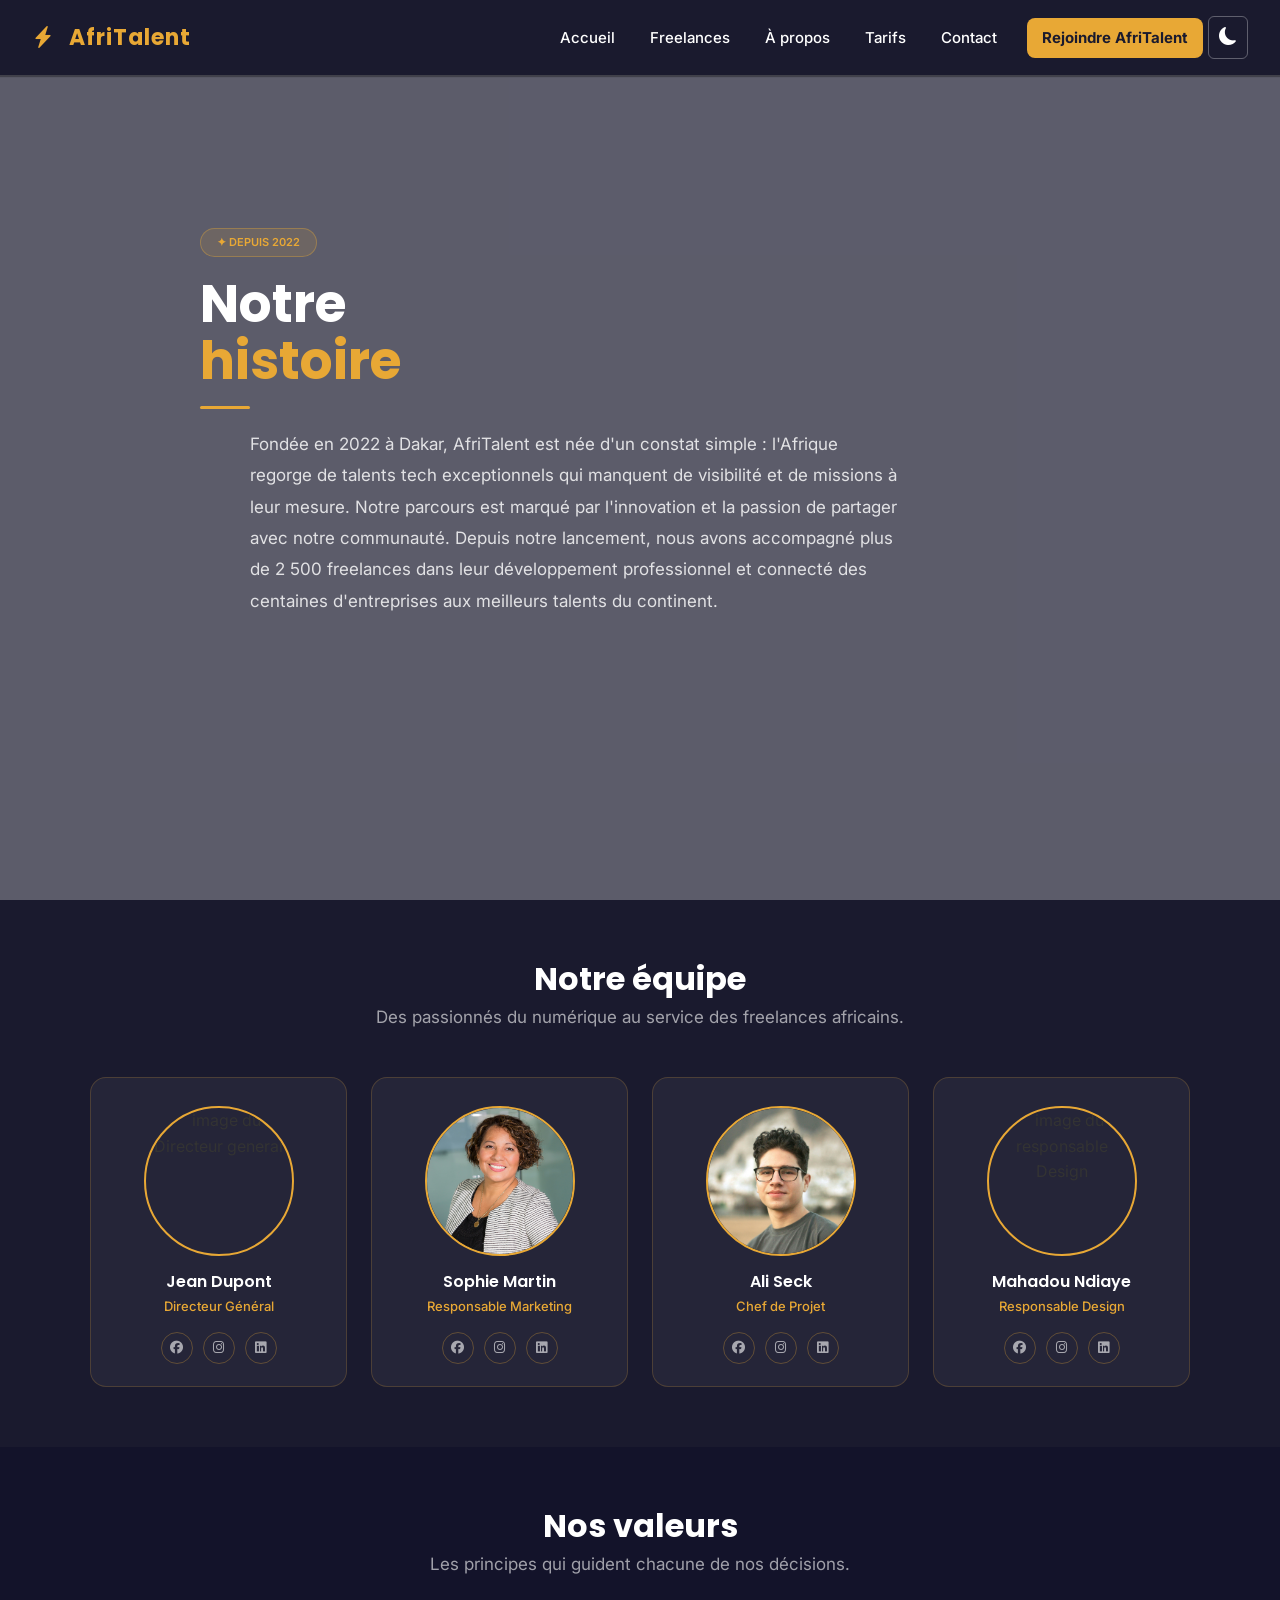
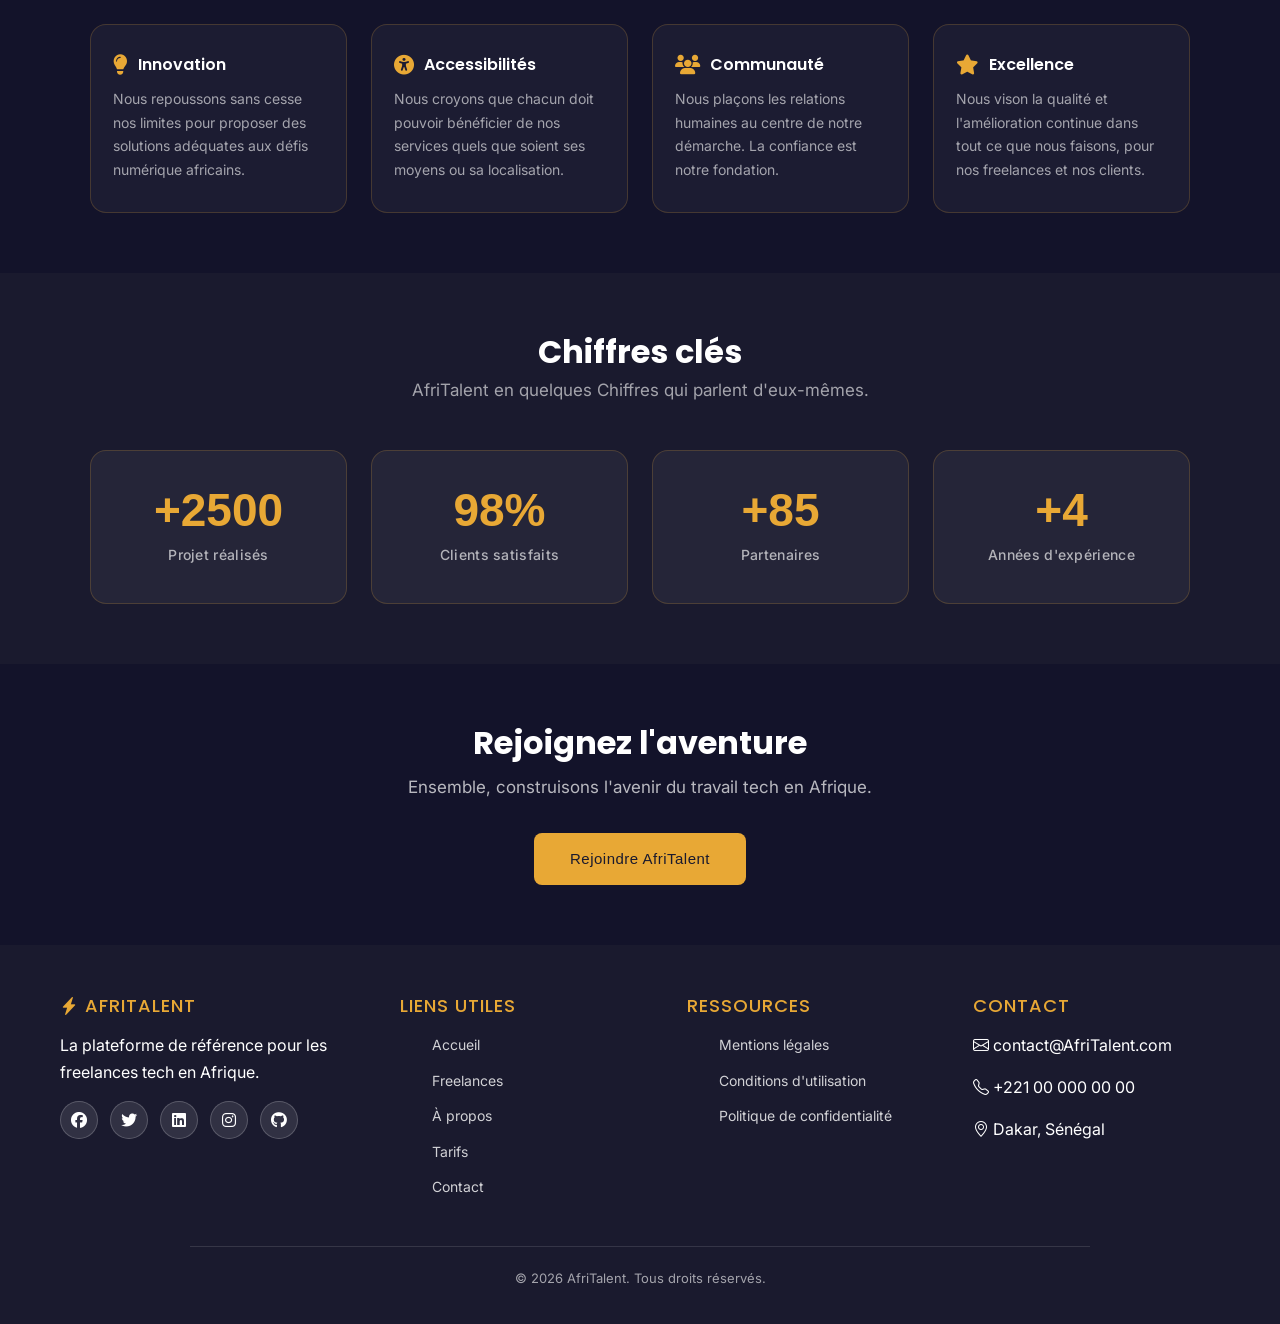
==== commit 0c749980: "Finalisation: corrections responsives, optimisation du code et commentaires" ====
--- a/about.html
+++ b/about.html
@@ -16,6 +16,7 @@
 </head>
 <body>
     
+    <!-- le menu de navigation -->
     <header>
         <nav class="navbar navbar-expand-md fixed-top" id="mainNavbar">
             <div class="container-fluid">
@@ -38,6 +39,11 @@
                         <li class="nav-item">
                             <a class="nav-link btn-rejoindre" href="freelances.html">Rejoindre AfriTalent</a>
                         </li>
+                        <li class="nav-item">
+                            <button id="btn-darkmode" class="btn-darkmode">
+                                <i class="bi bi-moon-fill"></i>
+                            </button>
+                        </li>
                     </ul>
 
                 </div>
@@ -45,6 +51,7 @@
         </nav>
     </header>
 
+    <!-- la section main -->
     <main>
         <section class="about-hero">
             <video class="about-video" autoplay muted loop playsinline src="images/notrehistoire.mp4"></video>
@@ -64,6 +71,7 @@
             </div>
         </section>
 
+        <!-- la section des membres de l'équipe -->
         <section class="about-equipe">
             <h2>Notre équipe</h2>
             <p class="section-sous-titre">Des passionnés du numérique au service des freelances africains.</p>
@@ -115,7 +123,8 @@
                 </div>
             </div>
         </section>
-   
+        
+        <!-- la section des valeurs de l'equipe -->
         <section class="about-valeurs">
             <h2>Nos valeurs</h2>
             <p class="section-sous-titre">Les principes qui guident chacune de nos décisions.</p>
@@ -143,6 +152,7 @@
             </div>
         </section>
 
+        <!-- la section des chiffres clés(statistique) -->
         <section class="about-chiffres">
             <h2>Chiffres clés</h2>
             <p class="section-sous-titre">AfriTalent en quelques Chiffres qui parlent d'eux-mêmes.</p>
@@ -179,6 +189,7 @@
         </section>
     </main>
 
+    <!-- mon pied de page -->
     <footer>
         <div class="footer-colonnes">
             <div>
@@ -224,6 +235,12 @@
         <p>&copy; 2026 AfriTalent. Tous droits réservés.</p>
     </footer>
 
+    <!-- bouton de retour en haut de page -->
+    <button id="btn-top" title="Retour en haut">
+        <i class="bi bi-arrow-up"></i>
+    </button>
+
+    <!-- lien vers js -->
     <script src="JS/main.js"></script>
 </body>
 </html>
--- a/css/style.css
+++ b/css/style.css
@@ -1,9 +1,12 @@
 :root{
+    /* variable de couleurs */
     --couleur-principale: #E8A835;
     --couleur-secondaire: #1A1A2E;
     --couleur-texte: #333333;
-    --couleur-fond: #F9F9F9;
+    --couleur-fond: #F9F9F9; 
     --couleur-blanc: #FFFFFF;
+
+    /* typographies(polices de caractères) */
     --police-titre: 'poppins', sans-serif;
     --police-corps: 'Inter', sans-serif
 }
@@ -11,11 +14,11 @@
 *{
     margin: 0;
     padding: 0;
-    box-sizing: border-box;
+    box-sizing: border-box; /*integre les bordures et padding dans le calcul de la largeur totale*/
 }
 
 main {
-    padding-top: 80px;
+    padding-top: 80px; /*compense la hauteur de la barre de navigation fixe pour eviter que le contenu ne passe en dessous*/
 }
 
 body{
@@ -27,13 +30,15 @@
     padding-top: 0;
 }
 
+/* assignation de la police d'en tête */
 h1, h2, h3, h4 {
     font-family: var(--police-titre);
 }
 
+/* surcharge des comprtement de collapse natifs de bootstrap */
 #mainNavbar .navbar-collapse {
-    display: flex !important;
-    flex-direction: row !important;
+    display: flex !important; /*pour empêcher que le bootstrap et mon css n'entrent en conflit*/
+    flex-direction: row !important; /*pour ne pas le bootstrap ecrase mon css*/
 }
 
 #mainNavbar .navbar-nav {
@@ -43,13 +48,15 @@
     list-style: none;
 }
 
+/* barre de navigation principale */
 #mainNavbar {
     background-color: var(--couleur-secondaire);
     padding: 15px 20px;
     box-shadow: 0 2px 1px rgba(0, 0, 0, 0.3);
-    transition: all 0.3s ease;
-}
-
+    transition: all 0.3s ease; /*permet la transition douce au scroll*/
+}
+
+/* identité visuelle de la marque */
 #mainNavbar .navbar-brand {
     color: var(--couleur-principale);
     font-family: var(--police-titre);
@@ -59,9 +66,10 @@
 }
 
 #mainNavbar .navbar-brand i {
-    margin-right: 8px;
-}
-
+    margin-right: 8px; /*ecarte l'icone du texte du logo*/
+}
+
+/* liens individuels de navigation */
 #mainNavbar .nav-link {
     color: var(--couleur-blanc);
     font-family: var(--police-corps);
@@ -70,9 +78,10 @@
     padding: 8px 15px;
     border-radius: 6px;
     transition: all 0.3s ease;
-    position: relative;
-}
-
+    position: relative; /*point d'ancrage indispensable pour la ligne magique du ::after*/
+}
+
+/* construction de ligne de survol sous les liens caché par defaut*/
 #mainNavbar .nav-link::after {
     content: '';
     position: absolute;
@@ -82,10 +91,10 @@
     height: 2px;
     background-color: var(--couleur-principale);
     transition: all 0.3s ease;
-    transform: translateX(-50%);
-}
-
-
+    transform: translateX(-50%); /*permet à lka ligne de s'ouvrir depuis le centre*/
+}
+
+/* deploiment de la ligne de survol au passage de la souris */
 #mainNavbar .nav-link:hover::after {
     width: 70%;
 }
@@ -93,17 +102,19 @@
 
 #mainNavbar .nav-link:hover {
     color: var(--couleur-principale);
-    background-color: rgba(255, 255, 255, 0.05);
+    background-color: rgba(255, 255, 255, 0.05); /*leger fond translucide*/
 }
 
 #mainNavbar .navbar-toggler {
     border-color: var(--couleur-principale);
 }
 
+/* force l'icone hamburger noire de bootstrap à passer en blanc via inversion de couleur*/
 #mainNavbar .navbar-toggler-icon {
     filter: invert(1);
 }
 
+/* bouton d'action fort de la navbar */
 .btn-rejoindre {
     background-color: var(--couleur-principale) !important;
     color: var(--couleur-secondaire) !important;
@@ -121,11 +132,13 @@
     display: none !important;
 }
 
+/* classe dynamique ajoutée via javascript lorque l'utilisateur descend de la page */
 #mainNavbar.scrolled {
-    padding: 8px 20px;
+    padding: 8px 20px; /*reduit la hauteur de la navbar*/
     box-shadow: 0 4px 20px rgba(255, 255, 255, 0.5);
 }
 
+/* pied de page */
 footer{
     background-color: var(--couleur-secondaire);
     color: var(--couleur-blanc);
@@ -133,6 +146,7 @@
     margin-top: 60px;
 }
 
+/* conteneur principale de l'arborescence des liens du footer */
 .footer-colonnes {
     display: flex;
     justify-content: space-between;
@@ -145,11 +159,13 @@
     padding: 0 20px;
 }
 
+/*  la premiere colonne prend plus de place */
 .footer-colonnes > div:first-child {
     flex: 2;
     max-width: 300px;
 }
 
+/* les colonnes suivantes de liens prennent des proportions egales */
 .footer-colonnes > div:not(:first-child) {
     flex: 1;
 }
@@ -173,7 +189,7 @@
     color: var(--couleur-blanc);
     text-decoration: none;
     font-size: 14px;
-    opacity: 0.8;
+    opacity: 0.8; /*legerement estompé par defaut*/
     transition: opacity 0.3s ease;
 }
 
@@ -194,6 +210,7 @@
     margin-right: auto;
 }
 
+/* zone des réseaux sociaux */
 .footer-reseaux {
     display: flex;
     gap: 12px;
@@ -217,7 +234,7 @@
 .footer-reseaux a:hover {
     background-color: var(--couleur-principale);
     color: var(--couleur-secondaire);
-    transform: translateY(-3px);
+    transform: translateY(-3px); /*effet de mico rebond vers le haut*/
 }
 
 h1 {
@@ -250,10 +267,11 @@
     margin-bottom: 15px;
 }
 
+/* section globale de la page */
 section {
     padding: 60px 40px;
     max-width: 1200px;
-    margin-left: auto;
+    margin-left: auto; /*centre les section sur les ecran ultra larges*/
     margin-right: auto;
 }
 
@@ -349,7 +367,20 @@
     background-color: #0a0a15;
 }
 
+.fade-inint {
+    opacity: 0;
+    transform: translateY(30px);
+    transition: opacity 0.6s ease, transform 0.6s ease;
+}
+
+.fade-vicible {
+    opacity: 1;
+    transform: translateY(0);
+}
+/* media queries */
+/* extension tablette */
 @media (max-width: 768px) {
+    /* bascule la navbar en affichage vertical empilé pour le menu deroulant */
     #mainNavbar .navbar-collapse{
         flex-direction: column !important;
     }
@@ -359,18 +390,19 @@
         gap: 0;
     }
 
+    /* le footer casse sa structure horizontale pour empiler ses colonnes verticalement */
     .footer-colonnes {
         flex-direction: column !important;
         gap: 30px;
     }
 
     .footer-colonnes > div:first-child {
-        max-width: 100%;
+        max-width: 100%; /* permet a la premiere colonne de s'etendre entierement*/
     }
 }
-
+/* extension mobile */
 @media (max-width: 480px) {
-    h1 { font-size: 28px; }
+    h1 { font-size: 28px; } /* diminution homothétique des titres*/
     h2 { font-size: 24px; }
-    footer { padding: 40px 20px 20px; }
+    footer { padding: 40px 20px 20px; } /* resserrement des paddings pour gagner de l'espace sur un petit ecran */
 }
--- a/css/about.css
+++ b/css/about.css
@@ -1,13 +1,15 @@
+/* SECTION HERO(en-tête de page) */
 .about-hero {
-    position: relative;
+    position: relative; /* Référence pour le positionnement absolu de la vidéo et de l'overlay */ 
     width: 100%;
-    height: 100vh;
-    overflow: hidden;
-    display: flex;
-    align-items: center;
+    height: 100vh; /*prend 100% de la hauteur de l'ecran */
+    overflow: hidden; /*empêche les éléments internes de déborder*/
+    display: flex;
+    align-items: center; 
     justify-content: flex-start;
 }
 
+/* video d'arrière plan */
 .about-video {
     position: absolute;
     top: 0;
@@ -18,6 +20,7 @@
     z-index: 0;
 }
 
+/* filtre sombre sur la video pour garantir la lisibilité du texte */
 .about-overlay {
     position: absolute;
     top: 0;
@@ -25,33 +28,36 @@
     width: 100%;
     height: 100%;
     background-color: rgba(26, 26, 46, 0.70);
-    z-index: 1;
-}
-
+    z-index: 1; /*se place juste au-dessus de la video mais sous le texte*/
+}
+
+/* bloc contenantle texte dans hero */
 .about-hero-contenu {
     display: flex;
     flex-direction: column;
     align-items: flex-start; 
     position: relative;
-    z-index: 2;
-    padding: 0  0 55px 200px;
+    z-index: 2; /*se plase au dessus de l'overlay sombre*/
+    padding: 0  0 55px 200px; /*grand décalage à gauche pour le design*/
     max-width: 900px;
     text-align: left;
 }
 
+/* petit badge textuel optionnel au dessus du grand titre */
 .about-hero-badge {
     display: inline-block;
     background: rgba(232, 168, 53, 0.12);
-    border: 1px solid rgba(232, 168, 53, 0.35);
+    border: 1px solid rgba(232, 168, 53, 0.35); /*bordure dorée semi-transparent*/
     color: var(--couleur-principale);
     font-size: 11px;
     font-weight: 600;
-    text-transform: uppercase;
+    text-transform: uppercase; /*force le tete en majuscule*/
     padding: 5px 16px;
     border-radius: 20px;
     margin-bottom: 18px;
 }
 
+/* grand titre de la page */
 .about-hero-contenu h2 {
     text-align: left !important;
     font-family: var(--police-titre); 
@@ -59,13 +65,15 @@
     font-weight: 700;
     color: var(--couleur-blanc);
     margin-bottom: 16px;
-    line-height: 1.1;
-}
-
+    line-height: 1.1; /*rapproche les lignes pour un effet d'impact*/
+}
+
+/* coloration d'un mot spécifique dans le titre */
 .about-hero-contenu h2 span {
     color: var(--couleur-principale);
 }
 
+/* petite ligne de décoration sous le titre */
 .about-hero-ligne {
     width: 50px;
     height: 3px;
@@ -74,6 +82,7 @@
     margin-bottom: 20px;
 }
 
+/* paragraphe descriptif du hero */
 .about-hero-contenu p {
     font-size: 17px;
     font-weight: 400;
@@ -81,12 +90,12 @@
     line-height: 1.85;
     text-align: left;
     margin-bottom: 0;
-    padding-left: 50px;
+    padding-left: 50px; /*crée un décalage esthétique aligné avec le titre*/
     max-width: 900px;
 }
 
 main {
-    padding-top: 0;
+    padding-top: 0; /*colle le contenu tout en haut*/
 }
 
 body {
@@ -94,6 +103,7 @@
     padding: 0;
 }
 
+/* sous titre stantard reutilisables dans les differentes sections */
 .section-sous-titre {
     text-align: center;
     color: #666;
@@ -102,6 +112,7 @@
     margin-bottom: 45px;
 }
 
+/* remise à zero des marges externes pour garantir le plein ecran*/
 .about-hero,
 .about-equipe,
 .about-valeurs,
@@ -114,6 +125,7 @@
     margin-right: 0;
 }
 
+/* harmonisation des couleurs des titres h2 dans toutes les sections */
 .about-equipe h2,
 .about-valeurs h2,
 .about-chiffres h2,
@@ -122,22 +134,25 @@
     margin-bottom: 10px;
 }
 
+/* section equipe */
 .about-equipe {
     background-color: var(--couleur-secondaire);
 }
 
 .about-equipe .section-sous-titre {
-    color: rgba(255, 255, 255, 0.6);
-}
-
+    color: rgba(255, 255, 255, 0.6); /*adaptation du sous titre sur fond sombre*/
+}
+
+/* mise en page de la grille à 4 colones */
 .equipe-grid {
     display: grid;
-    grid-template-columns: repeat(4, 1fr);
-    gap: 24px;
+    grid-template-columns: repeat(4, 1fr); /*4 colones de tailles egales*/
+    gap: 24px; /*espace sous les cartes*/
     max-width: 1100px;
-    margin: 0 auto;
-}
-
+    margin: 0 auto; /*centre la grille dans la page*/
+}
+
+/* carte individuelle d'un membre de l'équipe */
 .membre-card {
     background-color: rgba(255, 255, 255, 0.05);
     border: 1px solid rgba(232, 168, 53, 0.2);
@@ -147,20 +162,23 @@
     transition: transform 0.35s ease, border-color 0.35s ease;
 }
 
+/* effet de survol(hover) sur la carte de membre */
 .membre-card:hover {
-    transform: translateY(-8px);
-    border-color: var(--couleur-principale);
-}
-
+    transform: translateY(-8px); /*souleve la carte vers le haut*/
+    border-color: var(--couleur-principale); /*illumine la bordure*/
+}
+
+/* photo du membre */
 .membre-card img {
     width: 150px;
     height: 150px;
-    border-radius: 50%;
+    border-radius: 50%; /*rend l'image parfaitement ronde*/
     object-fit: cover;
     margin: 0 auto 16px;
     border: 2px solid var(--couleur-principale);
 }
 
+/* nom du membre */
 .membre-card h3 {
     color: var(--couleur-blanc);
     font-size: 16px;
@@ -168,6 +186,7 @@
     margin-bottom: 4px;
 }
 
+/* poste/ rôle du membre*/
 .membre-card > p {
     color: var(--couleur-principale);
     font-size: 13px;
@@ -175,25 +194,28 @@
     margin-bottom: 14px;
 }
 
+/* conteneur des icones de réseaux sociaux */
 .membre-reseaux {
     display: flex;
     justify-content: center;
     gap: 10px;
 }
 
+/* lien des réseaux sociaux(cercles contenant l'icone) */
 .membre-reseaux a {
     width: 32px;
     height: 32px;
     border-radius: 50%;
     border: 1px solid rgba(232, 168, 53, 0.3);
     display: flex;
-    align-items: center;
-    justify-content: center;
+    align-items: center; /*centre l'icone verticalement*/
+    justify-content: center; /*centre l'icone horizontalement*/
     color: rgba(255, 255, 255, 0.6);
     font-size: 13px;
     transition: border-color 0.25s ease, color 0.25s ease, background-color 0.25s ease;
 }
 
+/* effet au suvol d'un réseau social */
 .membre-reseaux a:hover {
     border-color: var(--couleur-principale);
     color: var(--couleur-principale);
@@ -201,6 +223,7 @@
     opacity: 1;
 }
 
+/* section des valeurs */
 .about-valeurs {
     background-color: #13132a;
 }
@@ -209,6 +232,7 @@
     color: rgba(255, 255, 255, 0.6);
 }
 
+/* grille des 4 valeurs */
 .valeurs-grid {
     display: grid;
     grid-template-columns: repeat(4, 1fr);
@@ -217,16 +241,18 @@
     margin: 0 auto;
 }
 
+/* cartes individuelle */
 .valeur-card {
     background-color: rgba(255, 255, 255, 0.04);
     border: 1px solid rgba(232, 168, 53, 0.2);
     border-radius: 16px;
     padding: 30px 22px;
-    position: relative;
-    overflow: hidden;
+    position: relative; /* nécessaire pour le positionnement de la bordure haute animée*/
+    overflow: hidden; /* coupe ce qui dépasse, notament les arrondis de la barre supperieur*/
     transition: transform 0.35s ease, border-color 0.35s ease;
 }
 
+/* creation d'une fine ligne degradrée decorative cahée en haut de la carte */
 .valeur-card::before {
     content: '';
     position: absolute;
@@ -235,19 +261,22 @@
     right: 0;
     height: 3px;
     background: linear-gradient(90deg, #B8901F, var(--couleur-principale));
-    opacity: 0;
+    opacity: 0; /* invisible par defaut */
     transition: opacity 0.35s ease;
 }
 
+/* effet de survol de la carte de valeur */
 .valeur-card:hover {
     transform: translateY(-6px);
     border-color: rgba(232, 168, 53, 0.5);
 }
 
+/* fait apparaitre la ligne degradée supérieur lors du survol */
 .valeur-card:hover::before {
     opacity: 1;
 }
 
+/* titre de la valeur avec icone integrée */
 .valeur-card h3 {
     color: var(--couleur-blanc);
     font-size: 16px;
@@ -258,11 +287,13 @@
     gap: 10px;
 }
 
+/* style de l'icone dans le titre */
 .valeur-card h3 i {
     color: var(--couleur-principale);
     font-size: 20px;
 }
 
+/* texte descriptif de la valeur */
 .valeur-card p {
     color: rgba(255, 255, 255, 0.6);
     font-size: 14px;
@@ -270,6 +301,7 @@
     margin-bottom: 0;
 }
 
+/* section chiffres */
 .about-chiffres {
     background-color: var(--couleur-secondaire);
 }
@@ -278,6 +310,7 @@
     color: rgba(255, 255, 255, 0.6);
 }
 
+/* grille des statistique à 4 colones */
 .chiffres-grid {
     display: grid;
     grid-template-columns: repeat(4, 1fr);
@@ -286,6 +319,7 @@
     margin: 0 auto;
 }
 
+/* carte de statistique individuelle */
 .chiffre-card {
     background-color: rgba(255, 255, 255, 0.05);
     border: 1px solid rgba(232, 168, 53, 0.2);
@@ -298,6 +332,7 @@
     justify-content: center;
 }
 
+/* libellé du chiffre  */
 .chiffre-card p {
     color: rgba(255, 255, 255, 0.65);
     font-size: 14px;
@@ -311,6 +346,7 @@
     border-color: var(--couleur-principale);
 }
 
+/* style di grand nombre animé */
 .chiffre-nombre {
     display: block;
     font-family: var(--police-titre);
@@ -321,6 +357,7 @@
     margin-bottom: 10px;
 }
 
+/* section cta */
 .about-cta {
     background-color: #13132a;
     text-align: center;
@@ -333,6 +370,7 @@
     margin: 0 auto 32px;
 }
 
+/* style du bouton d'action principal */
 .about-cta .cta-btn {
     display: inline-block;
     background-color: var(--couleur-principale);
@@ -346,29 +384,35 @@
     letter-spacing: 0.5px;
 }
 
+/* effet de survol sur le bouton cta */
 .about-cta .cta-btn:hover {
     background-color: #f0b830;
-    transform: translateY(-3px);
-    opacity: 1;
+    transform: translateY(-3px); /*effet de rebond vers le haut*/
+     opacity: 1; /*s'assure que l'opacité reste totale */
 }
 
 footer {
     margin-top: 0;
 }
 
+/* media queries, adaptation mobile & tablette */
+/* tablette et petits ecrans */
 @media (max-width: 768px) {
+    /* ajustement de la disposition textuelle du hero */
     .about-hero-contenu {
-        padding: 0 0 40px 24px;
+        padding: 0 0 40px 24px; /*on reduit considerablement la marge */
     }
 
-    .about-hero-contenu h2 { font-size: 36px; }
+    .about-hero-contenu h2 { font-size: 36px; } /*titre plus petit pour eviter qu'il ne deborde */
+    /* baculement de toutes les grilles de 4 à 2 colones */
     .equipe-grid,
     .valeurs-grid,
     .chiffres-grid {
-        grid-template-columns: repeat(2, 1fr);
-        gap: 18px;
+        grid-template-columns: repeat(2, 1fr); /* 2 colones par lignes */
+         gap: 18px; /*espacement reduit */
     }
 
+    /* reduction globale des espacement internes des sections pour ecrans moyens */
     .about-equipe,
     .about-valeurs,
     .about-chiffres,
@@ -377,15 +421,24 @@
     }
 }
 
+/* smartphones */
 @media (max-width: 480px) {
-    .about-hero-contenu h2 { font-size: 28px; }
+    .about-hero-contenu h2 { font-size: 28px; } /*titre encore plus compact pour mobile */
+    /* les grilles d'équipe et de valeurs passent sur une seule colonne verticale */
+
     .equipe-grid,
-    .valeurs-grid { grid-template-columns: 1fr; }
+    .valeurs-grid { grid-template-columns: 1fr; } /* une seule carte prend toutes la largeur */
+
+    /* les statistique restent lisibles sur deux colones serrées */
     .chiffres-grid { grid-template-columns: repeat(2, 1fr); }
+
+    /* ajustement final des marges internes pour optimiser l'espace des petits écrans*/
     .about-equipe,
     .about-valeurs,
     .about-chiffres,
     .about-cta { padding: 50px 16px; }
+
+    /* bouton appel à l'action prend 100% de la largeur du smartphone */
     .about-cta .cta-btn { 
         width: 100%;
         text-align: center;
